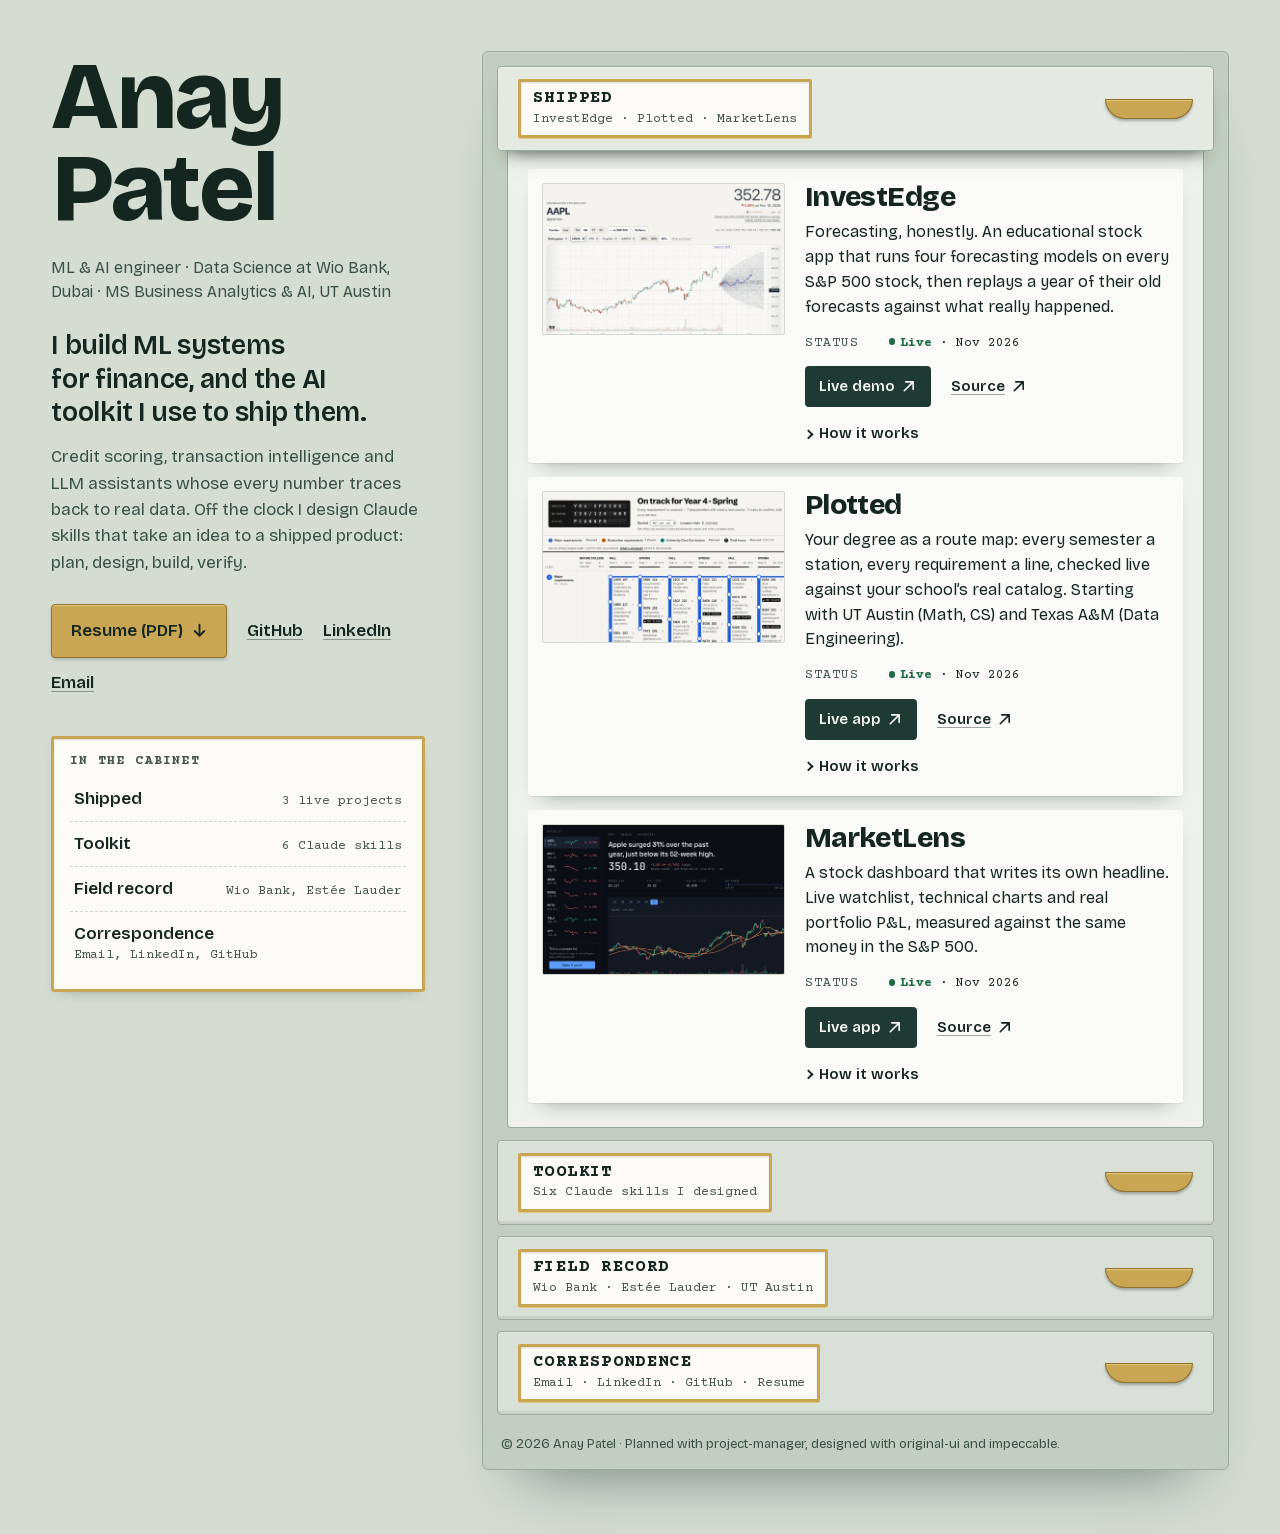
==== index.html @ d4cb8a97 "Use Plotted's route-map pitch on its project card Co-Authored-By: Claude Opus 5.5 <noreply@anthropic" ====
<!doctype html>
<html lang="en">
<head>
<meta charset="utf-8">
<meta name="viewport" content="width=device-width, initial-scale=1, viewport-fit=cover">
<title>Anay Patel — ML &amp; AI Engineering</title>
<meta name="description" content="Anay Patel builds ML and AI systems for finance, and designed his own Claude toolkit for planning, designing and shipping them.">
<meta name="color-scheme" content="light dark">
<link rel="canonical" href="https://anaypatel-p.github.io/">
<meta property="og:type" content="website">
<meta property="og:url" content="https://anaypatel-p.github.io/">
<meta property="og:site_name" content="Anay Patel">
<meta property="og:title" content="Anay Patel — ML &amp; AI Engineering">
<meta property="og:description" content="I build ML systems for finance, and the AI toolkit I use to ship them. Three shipped projects: InvestEdge, Plotted and MarketLens.">
<meta property="og:image" content="https://anaypatel-p.github.io/assets/og-image.png">
<meta property="og:image:width" content="1200">
<meta property="og:image:height" content="630">
<meta property="og:image:alt" content="Anay Patel, ML &amp; AI Engineer, beside a collection cabinet whose open drawer holds InvestEdge, Plotted and MarketLens.">
<meta name="twitter:card" content="summary_large_image">
<meta name="twitter:title" content="Anay Patel — ML &amp; AI Engineering">
<meta name="twitter:description" content="I build ML systems for finance, and the AI toolkit I use to ship them.">
<meta name="twitter:image" content="https://anaypatel-p.github.io/assets/og-image.png">
<meta name="theme-color" content="#D5DDD3" media="(prefers-color-scheme: light)">
<meta name="theme-color" content="#142822" media="(prefers-color-scheme: dark)">
<link rel="preload" href="assets/fonts/bricolage-grotesque-latin.woff2" as="font" type="font/woff2" crossorigin>
<link rel="icon" href="data:image/svg+xml,%3Csvg xmlns='http://www.w3.org/2000/svg' viewBox='0 0 32 32'%3E%3Crect x='3' y='3' width='26' height='26' rx='3' fill='%232D5247'/%3E%3Crect x='3' y='12' width='26' height='2' fill='%2314261F'/%3E%3Crect x='3' y='21' width='26' height='2' fill='%2314261F'/%3E%3Crect x='11' y='6' width='10' height='4' rx='1' fill='%23C9A653'/%3E%3C/svg%3E">
<link rel="stylesheet" href="styles.css">
<script>document.documentElement.classList.add("js")</script>
<script src="main.js" defer></script>
</head>
<body>

<a href="#cabinet" class="skip">Skip to the cabinet</a>

<svg width="0" height="0" style="position:absolute" aria-hidden="true" focusable="false">
  <symbol id="i-out" viewBox="0 0 16 16"><path d="M5 3h8v8M13 3 3.5 12.5" fill="none" stroke="currentColor" stroke-width="1.75" stroke-linecap="round" stroke-linejoin="round"/></symbol>
  <symbol id="i-down" viewBox="0 0 16 16"><path d="M8 2.5v10M3.5 8.5 8 13l4.5-4.5" fill="none" stroke="currentColor" stroke-width="1.75" stroke-linecap="round" stroke-linejoin="round"/></symbol>
</svg>

<div class="room">

  <!-- ============ NAMEPLATE ============ -->
  <header class="nameplate" id="top">
    <div class="plate-inner">
      <h1 class="name">Anay Patel</h1>
      <p class="role">ML &amp; AI engineer · Data Science at Wio Bank, Dubai · MS Business Analytics &amp; AI, UT&nbsp;Austin</p>
      <p class="lede">I build ML systems for finance, and the AI toolkit I use to ship them.</p>
      <p class="bio">Credit scoring, transaction intelligence and LLM assistants whose every number traces back to real data. Off the clock I design Claude skills that take an idea to a shipped product: plan, design, build, verify.</p>
      <p class="actions">
        <a class="btn" href="resume.pdf" target="_blank" rel="noopener noreferrer">Resume (PDF)<svg class="i" aria-hidden="true"><use href="#i-down"/></svg><span class="visually-hidden"> (opens in a new tab)</span></a>
        <a class="plain" href="https://github.com/AnayPatel-P" target="_blank" rel="noopener noreferrer">GitHub<span class="visually-hidden"> (opens in a new tab)</span></a>
        <a class="plain" href="https://www.linkedin.com/in/anay-patel26/" target="_blank" rel="noopener noreferrer">LinkedIn<span class="visually-hidden"> (opens in a new tab)</span></a>
        <a class="plain" href="mailto:anay.patel1118@gmail.com">Email</a>
      </p>

      <nav class="index" aria-label="Cabinet index">
        <h2 class="index-title">In the cabinet</h2>
        <ol>
          <li><a href="#shipped" data-open="shipped"><span>Shipped</span><span class="count">3 live projects</span></a></li>
          <li><a href="#toolkit" data-open="toolkit"><span>Toolkit</span><span class="count">6 Claude skills</span></a></li>
          <li><a href="#record" data-open="record"><span>Field record</span><span class="count">Wio Bank, Estée Lauder</span></a></li>
          <li><a href="#correspondence" data-open="correspondence"><span>Correspondence</span><span class="count">Email, LinkedIn, GitHub</span></a></li>
        </ol>
      </nav>
    </div>
  </header>

  <!-- ============ CABINET ============ -->
  <main class="cabinet" id="cabinet" tabindex="-1">

    <!-- Drawer: Shipped -->
    <section class="drawer is-open" id="shipped" aria-labelledby="shipped-label">
      <h2 class="front">
        <button type="button" id="shipped-label" aria-expanded="true" aria-controls="shipped-tray">
          <span class="holder"><span class="label-title">Shipped</span><span class="label-sub">InvestEdge · Plotted · MarketLens</span></span>
          <span class="pull" aria-hidden="true"></span>
        </button>
      </h2>
      <div class="tray" id="shipped-tray">
        <div class="tray-inner">
          <div class="shelf">
          <article class="specimen" id="p-investedge" data-skills="project-manager original-ui">
            <figure class="plate">
              <img src="assets/investedge-rewind.webp" width="1000" height="625" alt="InvestEdge stock page for Apple, the chart dragged back to August 4, 2026: a pencilled fan of ARIMA futures with what really happened inked through it in violet, beside the naive guess" decoding="async" fetchpriority="high">
            </figure>
            <div class="spec-body">
              <h3>InvestEdge</h3>
              <p class="summary">Forecasting, honestly. An educational stock app that runs four forecasting models on every S&amp;P&nbsp;500 stock, then replays a year of their old forecasts against what really happened.</p>
              <dl class="data">
                <div><dt>Status</dt><dd><span class="live">Live</span> · Nov 2026</dd></div>
              </dl>
              <p class="links">
                <a class="go" href="https://anaypatel-p.github.io/investedge/" target="_blank" rel="noopener noreferrer">Live demo<svg class="i" aria-hidden="true"><use href="#i-out"/></svg><span class="visually-hidden"> (opens in a new tab)</span></a>
                <a class="go quiet" href="https://github.com/AnayPatel-P/investedge" target="_blank" rel="noopener noreferrer">Source<svg class="i" aria-hidden="true"><use href="#i-out"/></svg><span class="visually-hidden"> (opens in a new tab)</span></a>
              </p>
              <details class="more">
                <summary>How it works</summary>
                <dl class="data stack"><div><dt>Stack</dt><dd>Python, DuckDB, statsforecast, Prophet, arch, React, FastAPI, Claude API, GitHub Actions</dd></div></dl>
                <p>Nightly GitHub Actions pipeline → DuckDB → ~3,000 static JSON files → React on GitHub Pages. ARIMA, ETS, Prophet and GARCH, backtested with a leakage test. Signature interaction, “Rewind &amp; Release”: the chart works like a barograph drum. Drag or flick it back to a past forecast date (1:1 tracking, spring snap, rubber-band ends), and the models’ futures are pencilled in while reality inks itself through them. An outlook strip counts how many of those futures end higher, next to the model’s real track record. Optional Claude tutor that looks numbers up instead of guessing and declines buy/sell questions.</p>
                <p class="built">Built with <a href="#s-project-manager" data-open="toolkit" data-light="s-project-manager">project-manager</a> and <a href="#s-original-ui" data-open="toolkit" data-light="s-original-ui">original-ui</a></p>
              </details>
            </div>
          </article>

          <article class="specimen" id="p-plotted" data-skills="project-manager original-ui">
            <figure class="plate">
              <img src="assets/plotted-route-map.webp" width="1000" height="625" alt="Plotted planner for Texas A&amp;M Data Engineering drawn as a route map: a split-flap board reading Year 4 Spring, 128 of 128 hours, planned; the headline &quot;On track for Year 4 · Spring&quot;; and semester columns where the major-requirements line runs through each course, several flagged No slack" loading="lazy" decoding="async">
            </figure>
            <div class="spec-body">
              <h3>Plotted</h3>
              <p class="summary">Your degree as a route map: every semester a station, every requirement a line, checked live against your school’s real catalog. Starting with UT&nbsp;Austin (Math, CS) and Texas&nbsp;A&amp;M (Data Engineering).</p>
              <dl class="data">
                <div><dt>Status</dt><dd><span class="live">Live</span> · Nov 2026</dd></div>
              </dl>
              <p class="links">
                <a class="go" href="https://plotted-cyan.vercel.app" target="_blank" rel="noopener noreferrer">Live app<svg class="i" aria-hidden="true"><use href="#i-out"/></svg><span class="visually-hidden"> (opens in a new tab)</span></a>
                <a class="go quiet" href="https://github.com/AnayPatel-P/plotted" target="_blank" rel="noopener noreferrer">Source<svg class="i" aria-hidden="true"><use href="#i-out"/></svg><span class="visually-hidden"> (opens in a new tab)</span></a>
              </p>
              <details class="more">
                <summary>How it works</summary>
                <dl class="data stack"><div><dt>Stack</dt><dd>Next.js, TypeScript, zod, Python scrapers, Supabase, Playwright</dd></div></dl>
                <p>Python scrapers parse CourseLeaf catalogs into rule trees; anything they can’t express goes to a human-reviewed override queue. A TypeScript requirement and prerequisite engine runs in the browser and flags critical paths and graduation delays. Optional Google sign-in and sync on Supabase with row-level-security tests. Lighthouse 100, 0 axe violations. Now in v2: real start terms, completed semesters and a transfer-credit column.</p>
                <p class="built">Built with <a href="#s-project-manager" data-open="toolkit" data-light="s-project-manager">project-manager</a> and <a href="#s-original-ui" data-open="toolkit" data-light="s-original-ui">original-ui</a></p>
              </details>
            </div>
          </article>

          <article class="specimen" id="p-marketlens" data-skills="project-manager original-ui">
            <figure class="plate">
              <img src="assets/marketlens-sharp.webp" width="1000" height="625" alt="MarketLens in the dark Sharp lens: a watchlist of eight tickers with sparklines beside Apple, headlined &quot;Apple surged 31% over the past year, just below its 52-week high&quot;, with price, key stats and a one-year candlestick chart with moving averages, volume and RSI" loading="lazy" decoding="async">
            </figure>
            <div class="spec-body">
              <h3>MarketLens</h3>
              <p class="summary">A stock dashboard that writes its own headline. Live watchlist, technical charts and real portfolio P&amp;L, measured against the same money in the S&amp;P&nbsp;500.</p>
              <dl class="data">
                <div><dt>Status</dt><dd><span class="live">Live</span> · Nov 2026</dd></div>
              </dl>
              <p class="links">
                <a class="go" href="https://marketlens-live.fly.dev" target="_blank" rel="noopener noreferrer">Live app<svg class="i" aria-hidden="true"><use href="#i-out"/></svg><span class="visually-hidden"> (opens in a new tab)</span></a>
                <a class="go quiet" href="https://github.com/AnayPatel-P/MarketLens" target="_blank" rel="noopener noreferrer">Source<svg class="i" aria-hidden="true"><use href="#i-out"/></svg><span class="visually-hidden"> (opens in a new tab)</span></a>
              </p>
              <details class="more">
                <summary>How it works</summary>
                <dl class="data stack"><div><dt>Stack</dt><dd>FastAPI, pandas, WebSockets, React, TypeScript, Supabase, Alpaca, Fly.io, Playwright</dd></div></dl>
                <p>Rebuilt from scratch. FastAPI computes indicators and average-cost P&amp;L server-side (Wilder RSI checked against the textbook; Decimal math tested against hand-worked trades). One upstream Alpaca stream fans out to every browser over a shared WebSocket. Watchlists and trades live in Supabase under row-level security, proven by a check against the real project. Scrub the chart and the headline rewrites itself; four switchable “lenses”, all WCAG AA. One-click demo, no sign-up.</p>
                <p class="built">Built with <a href="#s-project-manager" data-open="toolkit" data-light="s-project-manager">project-manager</a> and <a href="#s-original-ui" data-open="toolkit" data-light="s-original-ui">original-ui</a></p>
              </details>
            </div>
          </article>
          </div>
        </div>
      </div>
    </section>

    <!-- Drawer: Toolkit -->
    <section class="drawer" id="toolkit" aria-labelledby="toolkit-label">
      <h2 class="front">
        <button type="button" id="toolkit-label" aria-expanded="true" aria-controls="toolkit-tray">
          <span class="holder"><span class="label-title">Toolkit</span><span class="label-sub">Six Claude skills I designed</span></span>
          <span class="pull" aria-hidden="true"></span>
        </button>
      </h2>
      <div class="tray" id="toolkit-tray">
        <div class="tray-inner">
          <p class="tray-note">I don’t just prompt. I write Claude skills: reusable workflows with phases, gates, output contracts and guardrails. Each one encodes a way of working I’d want from a strong teammate.</p>

          <ol class="route" aria-label="How the skills chain from idea to shipped">
            <li><span class="stage">Discover</span><span class="who">lightbulb · ai-brief</span></li>
            <li><span class="stage">Plan</span><span class="who">project-manager</span></li>
            <li><span class="stage">Design</span><span class="who">original-ui</span></li>
            <li><span class="stage">Build</span><span class="who">teach · agent-builder</span></li>
            <li><span class="stage">Shipped</span><span class="who">3 live projects</span></li>
          </ol>

          <ul class="skills">
            <li class="skill" id="s-lightbulb">
              <h3>lightbulb</h3>
              <p class="stage-tag">Discover</p>
              <p>Evidence-based idea generation. Mines Reddit, Hacker News, forums and reviews for problems people actually complain about, checks each against existing products, and ranks the gaps. No idea makes the report without evidence links.</p>
            </li>
            <li class="skill" id="s-project-manager">
              <h3>project-manager</h3>
              <p class="stage-tag">Plan &amp; build</p>
              <p>Takes a raw idea to a shipped product through gated phases: clarifying questions, a MoSCoW-prioritized PRD, a roadmap where every phase ends in a demo, then build with check-ins. New asks go through a change-request flow instead of creeping in.</p>
              <p class="used">Used on <a href="#p-investedge" data-open="shipped" data-light="p-investedge">InvestEdge</a>, <a href="#p-plotted" data-open="shipped" data-light="p-plotted">Plotted</a> and <a href="#p-marketlens" data-open="shipped" data-light="p-marketlens">MarketLens</a></p>
            </li>
            <li class="skill" id="s-original-ui">
              <h3>original-ui</h3>
              <p class="stage-tag">Design</p>
              <p>Interviews for the feel you want, researches real interfaces, and combines them into a concept nobody’s seen. It then holds that concept to Apple-grade craft: purpose-driven hierarchy, interruptible motion, designed states, accessibility.</p>
              <p class="used">Used on <a href="#p-investedge" data-open="shipped" data-light="p-investedge">InvestEdge</a>, <a href="#p-plotted" data-open="shipped" data-light="p-plotted">Plotted</a> and <a href="#p-marketlens" data-open="shipped" data-light="p-marketlens">MarketLens</a></p>
            </li>
            <li class="skill" id="s-agent-builder">
              <h3>agent-builder</h3>
              <p class="stage-tag">Agents</p>
              <p>Turns a task into a well-built agent: a focused role, a system prompt with an output contract, least-privilege tools, the right model, and test cases that prove it works. It suggests changes freely but applies them only with consent.</p>
            </li>
            <li class="skill" id="s-teach">
              <h3>teach</h3>
              <p class="stage-tag">Learn</p>
              <p>A tutor with three modes: a quick briefing, a project-ready deep dive, or guided questions that map what you already know before teaching what you don’t.</p>
            </li>
            <li class="skill" id="s-ai-brief">
              <h3>ai-brief</h3>
              <p class="stage-tag">Stay current</p>
              <p>My daily AI newsletter. Three scout sub-agents each sweep one beat (labs, papers, GitHub, forums) and verify every item against a primary source. The skill then writes an issue with a concept, an exercise and a paper explained.</p>
            </li>
          </ul>
        </div>
      </div>
    </section>

    <!-- Drawer: Field record -->
    <section class="drawer" id="record" aria-labelledby="record-label">
      <h2 class="front">
        <button type="button" id="record-label" aria-expanded="true" aria-controls="record-tray">
          <span class="holder"><span class="label-title">Field record</span><span class="label-sub">Wio Bank · Estée Lauder · UT&nbsp;Austin</span></span>
          <span class="pull" aria-hidden="true"></span>
        </button>
      </h2>
      <div class="tray" id="record-tray">
        <div class="tray-inner">
          <article class="entry">
            <p class="when">Aug 2024 – now<br>Dubai, UAE</p>
            <div>
              <h3>Data Science Associate <span class="org">Wio Bank</span></h3>
              <ul>
                <li>Architected a bank-grade <strong>financial-health scoring engine</strong> (Spend/Save/Grow + composite) as a deterministic function of transaction history: fully explainable, with counterfactual “what-if” insights.</li>
                <li>Built an 8-tier hybrid <strong>transaction-categorization cascade</strong> (rules, audited MCC mapping, per-customer caching, LLM tail fallback) reaching ~94% deterministic coverage on real customer data.</li>
                <li>Built a chat-first <strong>AI personal-finance assistant</strong> on a three-service async platform (FastAPI, MongoDB, Kafka) backed by ~20 deterministic financial engines.</li>
                <li>Integrated the bank’s live <strong>~317M-row transaction pipeline</strong> (core banking → Kafka → MongoDB → Delta Lake) with a number-fidelity layer guaranteeing every figure in LLM output traces to a tool-computed payload.</li>
              </ul>
            </div>
          </article>
          <article class="entry">
            <p class="when">2024 – 2025<br>Dubai, UAE</p>
            <div>
              <h3>Machine Learning Intern <span class="org">Wio Bank</span></h3>
              <ul>
                <li>Engineered a production <strong>XGBoost credit-scoring model</strong> on internal transaction and behavioral data: cut third-party bureau reliance by 40% at 85%+ AUC on holdout sets.</li>
                <li>Built <strong>SME customer segmentation</strong> (K-means, hierarchical clustering) surfacing behavioral archetypes that shaped product targeting.</li>
              </ul>
            </div>
          </article>
          <article class="entry">
            <p class="when">2024 – 2025<br>New York, NY</p>
            <div>
              <h3>CEO Presidential Associate Intern, Data Science <span class="org">The Estée Lauder Companies</span></h3>
              <ul>
                <li>Designed an <strong>NLP sentiment + sales-trend forecasting</strong> model integrating social signals with historical sales: ~40% analyst-workflow productivity gain via automated insight generation.</li>
                <li>Engineered a <strong>price-elasticity pipeline</strong> (SARIMAX + Bayesian inference) identifying profit-maximizing price points for executive pricing strategy.</li>
              </ul>
            </div>
          </article>

          <div class="cards">
            <section class="card" aria-labelledby="edu-title">
              <h3 id="edu-title">Education</h3>
              <ul class="edu">
                <li><strong>MS, Business Analytics &amp; AI</strong>, UT Austin McCombs <span class="note">May 2028</span></li>
                <li><strong>BS Mathematics</strong>, minor in Statistics &amp; Data Science, UT Austin <span class="note">May 2026 · GPA 3.93</span></li>
              </ul>
            </section>
            <section class="card" aria-labelledby="tools-title">
              <h3 id="tools-title">Toolbox</h3>
              <dl class="toolbox">
                <div><dt>Modeling</dt><dd>Python, PyTorch, scikit-learn, XGBoost, pandas, statistical modeling, time-series forecasting, Bayesian inference</dd></div>
                <div><dt>Systems</dt><dd>FastAPI, Docker, Kafka, MongoDB, SQL, Delta Lake, DuckDB, Azure, Git</dd></div>
                <div><dt>AI</dt><dd>Claude API &amp; Agent SDK, tool use, guardrails &amp; number fidelity, evals, Claude Code skills &amp; subagents</dd></div>
                <div><dt>Languages</dt><dd>Python, R, SQL, TypeScript, C++, C#</dd></div>
              </dl>
            </section>
          </div>
        </div>
      </div>
    </section>

    <!-- Drawer: Correspondence -->
    <section class="drawer" id="correspondence" aria-labelledby="correspondence-label">
      <h2 class="front">
        <button type="button" id="correspondence-label" aria-expanded="true" aria-controls="correspondence-tray">
          <span class="holder"><span class="label-title">Correspondence</span><span class="label-sub">Email · LinkedIn · GitHub · Resume</span></span>
          <span class="pull" aria-hidden="true"></span>
        </button>
      </h2>
      <div class="tray" id="correspondence-tray">
        <div class="tray-inner">
          <p class="talk">Let’s talk. I’m recruiting for ML engineering, data science and AI roles.</p>
          <p class="mail"><a href="mailto:anay.patel1118@gmail.com">anay.patel1118@gmail.com</a></p>
          <p class="actions">
            <a class="btn" href="resume.pdf" target="_blank" rel="noopener noreferrer">Resume (PDF)<svg class="i" aria-hidden="true"><use href="#i-down"/></svg><span class="visually-hidden"> (opens in a new tab)</span></a>
            <a class="plain" href="https://www.linkedin.com/in/anay-patel26/" target="_blank" rel="noopener noreferrer">LinkedIn<span class="visually-hidden"> (opens in a new tab)</span></a>
            <a class="plain" href="https://github.com/AnayPatel-P" target="_blank" rel="noopener noreferrer">GitHub<span class="visually-hidden"> (opens in a new tab)</span></a>
          </p>
        </div>
      </div>
    </section>

    <footer class="plinth">
      <p>© 2026 Anay Patel · Planned with project-manager, designed with original-ui and impeccable.</p>
    </footer>
  </main>
</div>
</body>
</html>
---- styles.css ----
/* The Collection Cabinet
   A nameplate introduces Anay; everything else lives in labelled drawers.
   Steel owns the ground, brass is the one accent, paper carries content. */

/* Self-hosted (SIL Open Font License): Bricolage Grotesque, Courier Prime. Latin subset. */
@font-face { font-family: "Bricolage Grotesque"; font-style: normal; font-weight: 200 800; font-display: swap;
  src: url("assets/fonts/bricolage-grotesque-latin.woff2") format("woff2"); unicode-range: U+0000-00FF, U+0131, U+0152-0153, U+02BB-02BC, U+02C6, U+02DA, U+02DC, U+0304, U+0308, U+0329, U+2000-206F, U+20AC, U+2122, U+2191, U+2193, U+2212, U+2215, U+FEFF, U+FFFD; }
@font-face { font-family: "Courier Prime"; font-style: normal; font-weight: 400; font-display: swap;
  src: url("assets/fonts/courier-prime-400-latin.woff2") format("woff2"); unicode-range: U+0000-00FF, U+0131, U+0152-0153, U+02BB-02BC, U+02C6, U+02DA, U+02DC, U+0304, U+0308, U+0329, U+2000-206F, U+20AC, U+2122, U+2191, U+2193, U+2212, U+2215, U+FEFF, U+FFFD; }
@font-face { font-family: "Courier Prime"; font-style: normal; font-weight: 700; font-display: swap;
  src: url("assets/fonts/courier-prime-700-latin.woff2") format("woff2"); unicode-range: U+0000-00FF, U+0131, U+0152-0153, U+02BB-02BC, U+02C6, U+02DA, U+02DC, U+0304, U+0308, U+0329, U+2000-206F, U+20AC, U+2122, U+2191, U+2193, U+2212, U+2215, U+FEFF, U+FFFD; }

:root {
  /* steel (light: pale sage putty) */
  --ground: #D5DDD3;
  --carcass: #C3CDC1;
  --front: #E4EAE2;
  --front-dim: #D9E0D7;
  --edge: #9AAA9D;
  --tray: #EEF1EC;
  --ink: #14261F;
  --ink-2: #3A5047;

  /* brass */
  --brass: #C9A653;
  --brass-hi: #E2C77E;
  --brass-edge: #8F7128;
  --on-brass: #14261F;

  /* paper (labels and specimens stay paper in both themes) */
  --paper: #FAFBF8;
  --paper-edge: #D3D8D0;
  --paper-ink: #14261F;
  --paper-ink-2: #46574F;
  --label: #FBFAF4;
  --live: #1D6A43;
  --solid: #1F3A33;     /* primary button on paper */
  --solid-hi: #2D5247;
  --on-solid: #F6F7F3;

  --focus: #14261F;
  --shadow: 20 38 31;

  --display: "Bricolage Grotesque", ui-sans-serif, system-ui, sans-serif;
  --typed: "Courier Prime", ui-monospace, "SFMono-Regular", Menlo, monospace;

  --ease-out: cubic-bezier(.22, 1, .36, 1);
  --open: 380ms;
  --close: 260ms;
  --press: 90ms;
}

@media (prefers-color-scheme: dark) {
  :root {
    --ground: #142822;
    --carcass: #0F201B;
    --front: #24443B;
    --front-dim: #1D382F;
    --edge: #0A1713;
    --tray: #0D1C17;
    --ink: #EEF2EC;
    --ink-2: #B4C4B9;
    --brass: #D2B061;
    --brass-hi: #E6CB86;
    --brass-edge: #8A6C25;
    --paper: #EEF0EA;
    --paper-edge: #C7CDC4;
    --label: #F1EFE6;
    --focus: #E6CB86;
    --shadow: 0 0 0;
  }
}

/* ---------- base ---------- */
*, *::before, *::after { box-sizing: border-box; }
html {
  -webkit-text-size-adjust: 100%;
  scrollbar-color: var(--edge) var(--ground);
  accent-color: var(--brass);
}
body {
  margin: 0;
  background: var(--ground);
  color: var(--ink);
  font: 400 1.0625rem/1.55 var(--display);
  -webkit-font-smoothing: antialiased;
  -webkit-tap-highlight-color: transparent;
  caret-color: var(--brass);
}
::selection { background: var(--brass); color: var(--on-brass); }
img { max-width: 100%; }
h1, h2, h3, p, ul, ol, dl, dd, figure { margin: 0; }
h3, p, li, dd, a { overflow-wrap: anywhere; }
ul, ol { padding: 0; }
a { color: inherit; text-decoration-thickness: 1px; text-underline-offset: .2em; }
:focus-visible { outline: 3px solid var(--focus); outline-offset: 3px; border-radius: 2px; }
.specimen :focus-visible, .skill :focus-visible, .card :focus-visible, .index :focus-visible { outline-color: var(--solid); }
.visually-hidden {
  position: absolute !important; width: 1px; height: 1px; margin: -1px; padding: 0;
  overflow: hidden; clip: rect(0 0 0 0); white-space: nowrap; border: 0;
}
.skip {
  position: absolute; left: 1rem; top: -4rem; z-index: 10;
  background: var(--brass); color: var(--on-brass); padding: .6rem 1rem; border-radius: 4px; font-weight: 600;
}
.skip:focus { top: 1rem; }
.i { width: 1em; height: 1em; flex: none; }

/* ---------- room: nameplate + cabinet ---------- */
.room {
  display: grid;
  grid-template-columns: minmax(min(19rem, 32vw), 4fr) minmax(0, 8fr);
  gap: clamp(2rem, 4.5vw, 4.5rem);
  max-width: 1440px;
  margin: 0 auto;
  padding: clamp(1.25rem, 4vw, 3.5rem) max(1rem, env(safe-area-inset-right)) clamp(2rem, 5vw, 4rem) max(1rem, env(safe-area-inset-left));
}
@media (min-width: 40rem) { .room { padding-inline: clamp(1.5rem, 4vw, 3.5rem); } }

/* ---------- nameplate ---------- */
.nameplate { align-self: start; position: sticky; top: clamp(1.25rem, 4vw, 3.5rem); }
.name {
  overflow-wrap: anywhere;
  font: 800 clamp(3.25rem, 8.2vw, 6rem)/.96 var(--display);
  letter-spacing: -0.035em;
  text-wrap: balance;
}
.role { margin-top: 1.25rem; color: var(--ink-2); font-size: 1rem; max-width: 40ch; }
.lede { margin-top: 1.5rem; font: 600 clamp(1.375rem, 2.1vw, 1.75rem)/1.25 var(--display); letter-spacing: -0.01em; max-width: 22ch; text-wrap: balance; }
.bio { margin-top: .9rem; color: var(--ink-2); max-width: 46ch; }

.actions { display: flex; flex-wrap: wrap; align-items: center; gap: .75rem 1.25rem; margin-top: 1.75rem; }
.btn {
  display: inline-flex; align-items: center; gap: .5rem;
  background: var(--brass); color: var(--on-brass);
  border: 1px solid var(--brass-edge);
  padding: .8rem 1.15rem; border-radius: 4px;
  font-weight: 600; text-decoration: none;
  box-shadow: inset 0 1px 0 var(--brass-hi), 0 2px 4px -1px rgb(var(--shadow) / .3);
  transition: transform var(--press) ease-out, box-shadow var(--press) ease-out, background-color 160ms ease-out;
}
.btn:hover { background: var(--brass-hi); }
.btn:active { transform: translateY(1px) scale(.985); box-shadow: inset 0 1px 0 var(--brass-hi); }
.plain { font-weight: 600; text-decoration-line: underline; text-decoration-color: color-mix(in srgb, currentColor 40%, transparent); }
.plain:hover { text-decoration-color: currentColor; }

/* the cabinet index: a card-catalogue card */
.index {
  margin-top: 2.5rem; max-width: 26rem;
  background: var(--label); color: var(--paper-ink);
  border: 3px solid var(--brass); border-radius: 3px;
  padding: .9rem 1rem 1rem;
  box-shadow: inset 0 1px 2px rgb(0 0 0 / .12), 0 6px 14px -10px rgb(var(--shadow) / .5);
}
.index-title { font: 700 .8125rem/1.2 var(--typed); letter-spacing: .1em; text-transform: uppercase; color: var(--paper-ink-2); }
.index ol { list-style: none; margin-top: .5rem; }
.index li + li { border-top: 1px dashed var(--paper-edge); }
.index a {
  overflow-wrap: normal;
  display: flex; flex-wrap: wrap; justify-content: space-between; align-items: baseline; gap: 0 1rem;
  padding: .55rem .25rem; text-decoration: none; border-radius: 2px;
  transition: background-color 160ms ease-out;
}
.index a > span:first-child { font-weight: 600; }
.index .count { font: 400 .8125rem/1.3 var(--typed); color: var(--paper-ink-2); text-align: right; }
.index a:hover { background: color-mix(in srgb, var(--brass) 18%, transparent); }

/* ---------- cabinet ---------- */
.cabinet {
  align-self: start;
  background: var(--carcass);
  border: 1px solid var(--edge);
  border-radius: 6px;
  padding: clamp(.5rem, 1.2vw, .875rem);
  display: grid; gap: clamp(.5rem, 1vw, .75rem);
  box-shadow: 0 40px 60px -40px rgb(var(--shadow) / .55), inset 0 1px 0 rgb(255 255 255 / .18);
  outline: none;
}

.front { font: inherit; }
.front button {
  all: unset; box-sizing: border-box;
  width: 100%; min-height: 4.75rem;
  display: flex; align-items: center; justify-content: space-between; gap: 1rem;
  padding: .75rem clamp(.75rem, 2vw, 1.25rem);
  background: var(--front);
  border: 1px solid var(--edge); border-radius: 4px;
  box-shadow: inset 0 1px 0 rgb(255 255 255 / .28), inset 0 -3px 0 rgb(0 0 0 / .07);
  cursor: pointer; position: relative; z-index: 1;
  transition: transform var(--press) ease-out, box-shadow var(--open) var(--ease-out), background-color 200ms ease-out;
}
.front button:focus-visible { outline: 3px solid var(--focus); outline-offset: 3px; }
.front button:active { transform: scale(.995) translateY(1px); transition-duration: var(--press); }
.drawer.is-open .front button {
  box-shadow: inset 0 1px 0 rgb(255 255 255 / .28), 0 14px 18px -12px rgb(var(--shadow) / .55);
}
.cabinet.has-open .drawer:not(.is-open) .front button { background: var(--front-dim); }
.front button:hover,
.cabinet.has-open .drawer:not(.is-open) .front button:hover { background: var(--front); }

.holder {
  display: grid; gap: .1rem; min-width: 0;
  background: var(--label); color: var(--paper-ink);
  border: 3px solid var(--brass); border-radius: 2px;
  padding: .4rem .75rem .45rem;
  box-shadow: inset 0 1px 2px rgb(0 0 0 / .14), 0 1px 0 var(--brass-hi);
}
.label-title { font: 700 1.0625rem/1.2 var(--typed); letter-spacing: .08em; text-transform: uppercase; overflow-wrap: anywhere; }
.label-sub { font: 400 .8125rem/1.3 var(--typed); color: var(--paper-ink-2); overflow-wrap: anywhere; }

/* brass cup pull */
.pull {
  flex: none; width: clamp(3.25rem, 7vw, 5.5rem); height: 1.25rem;
  border-radius: 3px 3px 999px 999px;
  background: var(--brass);
  border: 1px solid var(--brass-edge);
  box-shadow: inset 0 1px 0 var(--brass-hi), 0 2px 3px rgb(0 0 0 / .28);
  transition: transform var(--open) var(--ease-out);
}
.drawer.is-open .pull { transform: translateY(1px); }

/* tray: always open without JS; closed drawers collapse with JS */
.tray {
  display: grid; grid-template-rows: 1fr;
  margin: -2px clamp(.375rem, 1vw, .625rem) 0;
  background: var(--tray);
  border: 1px solid var(--edge); border-top: 0;
  border-radius: 0 0 4px 4px;
  box-shadow: inset 0 14px 14px -12px rgb(0 0 0 / .32);
  transition: grid-template-rows var(--open) var(--ease-out), border-color var(--open) ease-out;
}
.tray-inner {
  min-height: 0; overflow: hidden;
  padding-inline: clamp(.75rem, 2vw, 1.25rem);
  container-type: inline-size;
  /* contents ride the tray's moving bottom edge, so a pull slides them out
     instead of uncovering them in place */
  display: flex; flex-direction: column; justify-content: flex-end;
}
.tray-inner > * { flex-shrink: 0; }
.tray-inner > :first-child { margin-top: 1.25rem; }
.tray-inner > :last-child { margin-bottom: 1.5rem; }

.js .drawer:not(.is-open) .tray {
  grid-template-rows: 0fr; border-color: transparent;
  transition-duration: var(--close);
}
.js .drawer:not(.is-open) .tray-inner { visibility: hidden; transition: visibility 0s linear var(--close); }

.tray-note { color: var(--ink-2); max-width: 62ch; }

/* ---------- specimens (projects) ---------- */
.specimen {
  display: grid; grid-template-columns: minmax(0, 1fr); gap: 1rem 1.25rem;
  margin-top: 1rem;
  background: var(--paper); color: var(--paper-ink);
  border-radius: 3px; padding: .875rem;
  box-shadow: 0 1px 0 rgb(0 0 0 / .05), 0 10px 20px -14px rgb(var(--shadow) / .55);
  scroll-margin-top: 7rem;
}
.shelf { display: grid; grid-template-columns: minmax(0, 1fr); gap: .875rem; align-items: start; }
.shelf .specimen { margin-top: 0; }
@container (min-width: 26rem) and (max-width: 43.99rem) {
  .specimen { grid-template-columns: minmax(0, .8fr) minmax(0, 1.2fr); align-items: start; }
}
@container (min-width: 44rem) {
  /* three specimens side by side; subgrid lines up title, summary, status and buttons across them */
  .shelf { grid-template-columns: repeat(3, minmax(0, 1fr)); row-gap: 0; align-items: stretch; }
  .shelf .specimen { grid-row: span 6; grid-template-rows: subgrid; row-gap: 0; padding: .75rem; }
  .shelf .spec-body { display: contents; }
  .shelf .spec-body h3 { font-size: 1.5rem; margin-top: .875rem; }
  .shelf .summary { font-size: .9375rem; }
  .shelf .links { gap: .5rem .75rem; align-self: start; }
  .shelf .go { padding-inline: .75rem; }
  .shelf .data, .shelf .more { align-self: start; }
}
.plate img {
  display: block; width: 100%; height: auto; aspect-ratio: 16 / 10;
  object-fit: cover; object-position: top left;
  border: 1px solid var(--paper-edge); border-radius: 2px;
  background: var(--paper-edge);
}
.spec-body h3 { font: 800 1.75rem/1.05 var(--display); letter-spacing: -0.02em; }
.summary { margin-top: .5rem; font-size: 1rem; }
.data { margin-top: .875rem; display: grid; gap: .3rem; font: 400 .8125rem/1.45 var(--typed); }
.data div { display: flex; flex-wrap: wrap; gap: 0 .5rem; }
.data dt { flex: 0 0 4.75rem; }
.data dd { flex: 1 1 6rem; min-width: 0; }
.data dt { text-transform: uppercase; letter-spacing: .08em; color: var(--paper-ink-2); }
.live { font-weight: 700; color: var(--live); }
.live::before { content: ""; display: inline-block; width: .5em; height: .5em; margin-right: .35em; border-radius: 50%; background: currentColor; vertical-align: .05em; }

.more { margin-top: .75rem; font-size: .9375rem; }
.more summary {
  display: inline-flex; align-items: center; gap: .5rem;
  cursor: pointer; font-weight: 600; list-style: none; padding: .2rem 0;
}
.more summary::-webkit-details-marker { display: none; }
.more summary::before {
  content: ""; width: .45em; height: .45em;
  border-right: 2px solid currentColor; border-bottom: 2px solid currentColor;
  transform: rotate(-45deg); transition: transform 200ms var(--ease-out);
}
.more[open] summary::before { transform: rotate(45deg) translate(-2px, -1px); }
.more p { margin-top: .5rem; color: var(--paper-ink-2); }
.more .built { color: var(--paper-ink); }
.more .built a { font-weight: 600; }

.links { display: flex; flex-wrap: wrap; gap: .5rem 1rem; align-items: center; margin-top: .875rem; }
.more .stack { margin-top: .5rem; }
.go {
  display: inline-flex; align-items: center; gap: .4rem;
  font-weight: 600; font-size: .9375rem; text-decoration: none; max-width: 100%;
  background: var(--solid); color: var(--on-solid);
  padding: .55rem .9rem; border-radius: 4px;
  transition: transform var(--press) ease-out, background-color 160ms ease-out;
}
.go:not(.quiet):hover { background: var(--solid-hi); }
.go:active { transform: translateY(1px) scale(.985); }
.go.quiet { background: transparent; color: var(--paper-ink); padding-inline: .25rem; text-decoration: underline; text-decoration-color: color-mix(in srgb, currentColor 40%, transparent); }
.go.quiet:hover { text-decoration-color: currentColor; }

/* a specimen or skill reached from another drawer is briefly lit */
@keyframes lit {
  0%, 55% { box-shadow: 0 0 0 3px var(--brass), 0 10px 20px -14px rgb(var(--shadow) / .55); }
  100% { box-shadow: 0 0 0 3px transparent, 0 10px 20px -14px rgb(var(--shadow) / .55); }
}

/* ---------- toolkit ---------- */
.route {
  list-style: none; margin-top: 1.5rem;
  display: grid; grid-template-columns: repeat(5, minmax(0, 1fr));
}
.route li { position: relative; padding: 1.1rem .5rem 0 0; border-top: 3px solid var(--brass); }
.route li::before {
  content: ""; position: absolute; left: 0; top: -.55rem;
  width: .8rem; height: .8rem; border-radius: 50%;
  background: var(--tray); border: 3px solid var(--brass);
}
.route li:last-child::before { background: var(--brass); }
.route .stage { display: block; font-weight: 800; }
.route .who { display: block; font: 400 .8125rem/1.35 var(--typed); color: var(--ink-2); overflow-wrap: anywhere; }
@container (max-width: 34rem) {
  .route { grid-template-columns: 1fr; }
  .route li { border-top: 0; border-left: 3px solid var(--brass); padding: 0 0 .9rem 1.1rem; }
  .route li::before { left: -.55rem; top: .3rem; }
  .route li:last-child { padding-bottom: 0; }
}

.skills { list-style: none; display: grid; grid-template-columns: minmax(0, 1fr); gap: .75rem; margin-top: 1.5rem; }
@container (min-width: 34rem) { .skills { grid-template-columns: repeat(2, minmax(0, 1fr)); } }
.drawer { scroll-margin-top: 1rem; }
.skill {
  background: var(--paper); color: var(--paper-ink);
  border-radius: 3px; padding: .875rem 1rem 1rem;
  box-shadow: 0 1px 0 rgb(0 0 0 / .05), 0 8px 16px -14px rgb(var(--shadow) / .55);
  scroll-margin-top: 7rem;
}
.skill h3 { font: 700 1.125rem/1.2 var(--typed); }
.stage-tag { font-size: .875rem; font-weight: 600; color: var(--paper-ink-2); margin-top: .15rem; }
.skill > p:not(.stage-tag) { margin-top: .5rem; font-size: .9375rem; }
.skill .used { color: var(--paper-ink-2); }
.skill .used a { color: var(--paper-ink); font-weight: 600; }

/* ---------- field record ---------- */
.entry { display: grid; grid-template-columns: minmax(0, 1fr); gap: .25rem 1.5rem; padding-block: 1.25rem; border-top: 1px solid var(--edge); }
.entry:first-child { border-top: 0; padding-top: 0; }
@container (min-width: 36rem) { .entry { grid-template-columns: 9rem minmax(0, 1fr); } }
.when { overflow-wrap: anywhere; font: 400 .8125rem/1.5 var(--typed); color: var(--ink-2); padding-top: .25rem; }
.entry h3 { font: 800 1.25rem/1.2 var(--display); letter-spacing: -0.01em; }
.org { display: block; font-weight: 600; font-size: 1rem; color: var(--ink-2); letter-spacing: 0; }
.entry ul { list-style: none; margin-top: .6rem; display: grid; gap: .5rem; }
.entry li { position: relative; padding-left: 1rem; font-size: .96875rem; }
.entry li::before { content: ""; position: absolute; left: 0; top: .62em; width: .4rem; height: .4rem; background: var(--brass); border-radius: 1px; }
.entry strong { font-weight: 600; }

.cards { display: grid; grid-template-columns: minmax(0, 1fr); gap: .75rem; margin-top: .5rem; }
@container (min-width: 36rem) { .cards { grid-template-columns: repeat(2, minmax(0, 1fr)); } }
.card {
  background: var(--paper); color: var(--paper-ink);
  border-radius: 3px; padding: .875rem 1rem 1rem;
  box-shadow: 0 1px 0 rgb(0 0 0 / .05), 0 8px 16px -14px rgb(var(--shadow) / .55);
}
.card h3 { font: 700 .8125rem/1.2 var(--typed); letter-spacing: .1em; text-transform: uppercase; color: var(--paper-ink-2); }
.edu { list-style: none; margin-top: .6rem; display: grid; gap: .6rem; font-size: .9375rem; }
.edu .note { display: block; font: 400 .8125rem/1.4 var(--typed); color: var(--paper-ink-2); }
.toolbox { margin-top: .6rem; display: grid; gap: .55rem; font-size: .9375rem; }
.toolbox dt { font-weight: 600; }
.toolbox dd { color: var(--paper-ink-2); }

/* ---------- correspondence ---------- */
.talk { font: 600 clamp(1.25rem, 2vw, 1.5rem)/1.3 var(--display); max-width: 30ch; text-wrap: balance; }
.mail { margin-top: .75rem; font: 800 clamp(1.25rem, 3.4vw, 2rem)/1.15 var(--display); letter-spacing: -0.015em; overflow-wrap: anywhere; }
.mail a { text-decoration-thickness: 2px; text-decoration-color: var(--brass); text-underline-offset: .15em; }
.mail a:hover { text-decoration-color: currentColor; }

.plinth { padding: .5rem .25rem 0; font-size: .8125rem; color: var(--ink-2); }

/* ---------- narrow screens ---------- */
@media (max-width: 60rem) {
  .room { grid-template-columns: minmax(0, 1fr); }
  .nameplate { position: static; }
  .index { display: none; } /* on one column the drawer fronts are the index */
}
@media (max-width: 30rem) {
  .nameplate .actions .btn { flex: 1 1 100%; justify-content: center; }
}
@media (max-width: 26rem) {
  .index .count { display: none; }
  .pull { width: 2.5rem; }
}

/* ---------- hover only where hover exists ---------- */
@media (hover: none) {
  .btn:hover { background: var(--brass); }
  .go:not(.quiet):hover { background: var(--solid); }
  .front button:hover { background: var(--front); }
  .cabinet.has-open .drawer:not(.is-open) .front button:hover { background: var(--front-dim); }
}

/* ---------- the load moment: the open drawer's specimens settle in ---------- */
@media (prefers-reduced-motion: no-preference) and (min-width: 60.01rem) {
  .js .drawer.is-open .specimen { animation: settle 520ms var(--ease-out) both; }
  .js .drawer.is-open .specimen:nth-of-type(2) { animation-delay: 70ms; }
  .js .drawer.is-open .specimen:nth-of-type(3) { animation-delay: 140ms; }
  .js.settled .drawer .specimen { animation: none; }
}
@keyframes settle { from { opacity: 0; transform: translateY(8px); } }

/* Lit beats the load moment: listed after it, and specific enough to win over its nth-of-type delays. */
html .drawer .specimen.is-lit:nth-of-type(n),
html .drawer .skill.is-lit { animation: lit 2.6s var(--ease-out) 0s; }

@media (prefers-reduced-motion: reduce) {
  *, *::before, *::after { transition-duration: 0s !important; transition-delay: 0s !important; animation: none !important; }
}
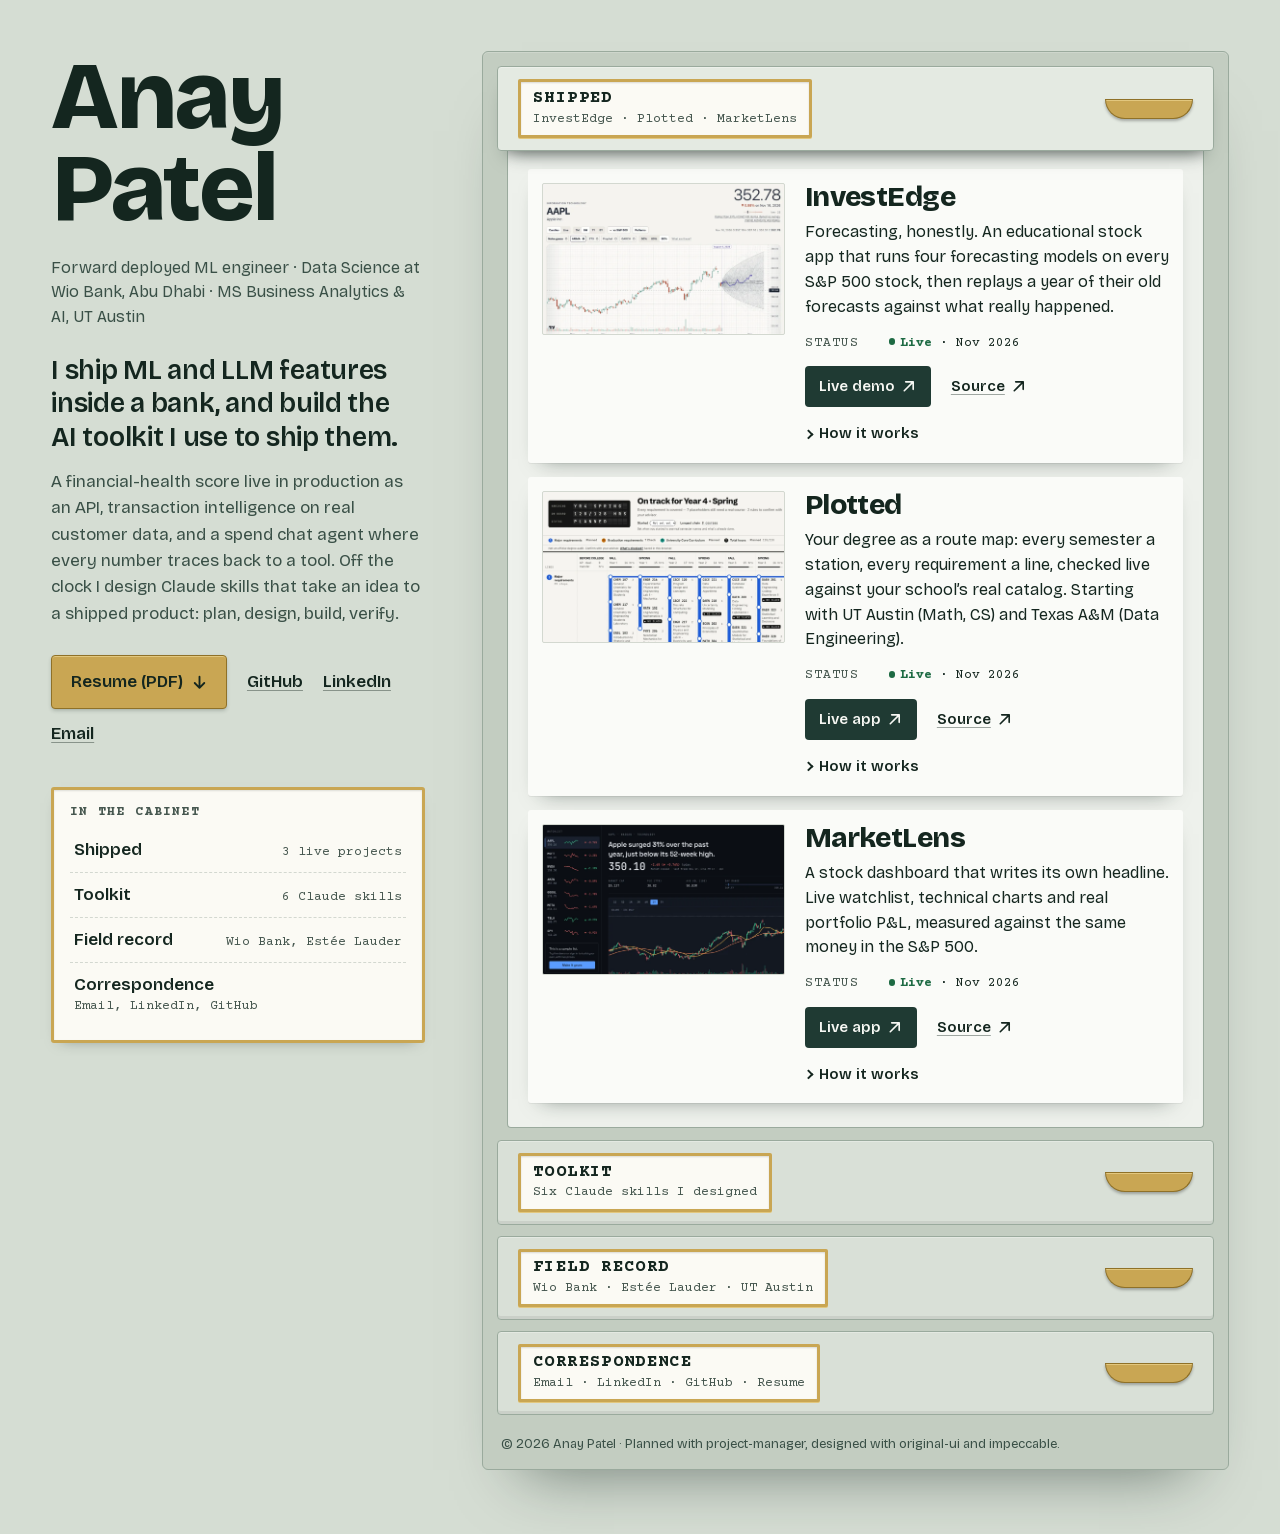
==== commit 984a7a58: "Position the portfolio for FDE roles and fix location to Abu Dhabi Hero and meta now lead with forwa" ====
--- a/index.html
+++ b/index.html
@@ -3,30 +3,30 @@
 <head>
 <meta charset="utf-8">
 <meta name="viewport" content="width=device-width, initial-scale=1, viewport-fit=cover">
-<title>Anay Patel — ML &amp; AI Engineering</title>
-<meta name="description" content="Anay Patel builds ML and AI systems for finance, and designed his own Claude toolkit for planning, designing and shipping them.">
+<title>Anay Patel — Forward Deployed ML Engineer</title>
+<meta name="description" content="Anay Patel ships ML and LLM features into production at a regulated bank, and designed his own Claude toolkit for planning, designing and shipping them.">
 <meta name="color-scheme" content="light dark">
 <link rel="canonical" href="https://anaypatel-p.github.io/">
 <meta property="og:type" content="website">
 <meta property="og:url" content="https://anaypatel-p.github.io/">
 <meta property="og:site_name" content="Anay Patel">
-<meta property="og:title" content="Anay Patel — ML &amp; AI Engineering">
-<meta property="og:description" content="I build ML systems for finance, and the AI toolkit I use to ship them. Three shipped projects: InvestEdge, Plotted and MarketLens.">
+<meta property="og:title" content="Anay Patel — Forward Deployed ML Engineer">
+<meta property="og:description" content="I ship ML and LLM features inside a bank, and build the AI toolkit I use to ship them. Three shipped projects: InvestEdge, Plotted and MarketLens.">
 <meta property="og:image" content="https://anaypatel-p.github.io/assets/og-image.png">
 <meta property="og:image:width" content="1200">
 <meta property="og:image:height" content="630">
-<meta property="og:image:alt" content="Anay Patel, ML &amp; AI Engineer, beside a collection cabinet whose open drawer holds InvestEdge, Plotted and MarketLens.">
+<meta property="og:image:alt" content="Anay Patel, forward deployed ML engineer, beside a collection cabinet whose open drawer holds InvestEdge, Plotted and MarketLens.">
 <meta name="twitter:card" content="summary_large_image">
-<meta name="twitter:title" content="Anay Patel — ML &amp; AI Engineering">
+<meta name="twitter:title" content="Anay Patel — Forward Deployed ML Engineer">
 <meta name="twitter:description" content="I build ML systems for finance, and the AI toolkit I use to ship them.">
 <meta name="twitter:image" content="https://anaypatel-p.github.io/assets/og-image.png">
 <meta name="theme-color" content="#D5DDD3" media="(prefers-color-scheme: light)">
 <meta name="theme-color" content="#142822" media="(prefers-color-scheme: dark)">
 <link rel="preload" href="assets/fonts/bricolage-grotesque-latin.woff2" as="font" type="font/woff2" crossorigin>
 <link rel="icon" href="data:image/svg+xml,%3Csvg xmlns='http://www.w3.org/2000/svg' viewBox='0 0 32 32'%3E%3Crect x='3' y='3' width='26' height='26' rx='3' fill='%232D5247'/%3E%3Crect x='3' y='12' width='26' height='2' fill='%2314261F'/%3E%3Crect x='3' y='21' width='26' height='2' fill='%2314261F'/%3E%3Crect x='11' y='6' width='10' height='4' rx='1' fill='%23C9A653'/%3E%3C/svg%3E">
-<link rel="stylesheet" href="styles.css">
+<link rel="stylesheet" href="styles.css?v=20261118">
 <script>document.documentElement.classList.add("js")</script>
-<script src="main.js" defer></script>
+<script src="main.js?v=20261118" defer></script>
 </head>
 <body>
 
@@ -43,9 +43,9 @@
   <header class="nameplate" id="top">
     <div class="plate-inner">
       <h1 class="name">Anay Patel</h1>
-      <p class="role">ML &amp; AI engineer · Data Science at Wio Bank, Dubai · MS Business Analytics &amp; AI, UT&nbsp;Austin</p>
-      <p class="lede">I build ML systems for finance, and the AI toolkit I use to ship them.</p>
-      <p class="bio">Credit scoring, transaction intelligence and LLM assistants whose every number traces back to real data. Off the clock I design Claude skills that take an idea to a shipped product: plan, design, build, verify.</p>
+      <p class="role">Forward deployed ML engineer · Data Science at Wio Bank, Abu&nbsp;Dhabi · MS Business Analytics &amp; AI, UT&nbsp;Austin</p>
+      <p class="lede">I ship ML and LLM features inside a bank, and build the AI toolkit I use to ship them.</p>
+      <p class="bio">A financial-health score live in production as an API, transaction intelligence on real customer data, and a spend chat agent where every number traces back to a tool. Off the clock I design Claude skills that take an idea to a shipped product: plan, design, build, verify.</p>
       <p class="actions">
         <a class="btn" href="resume.pdf" target="_blank" rel="noopener noreferrer">Resume (PDF)<svg class="i" aria-hidden="true"><use href="#i-down"/></svg><span class="visually-hidden"> (opens in a new tab)</span></a>
         <a class="plain" href="https://github.com/AnayPatel-P" target="_blank" rel="noopener noreferrer">GitHub<span class="visually-hidden"> (opens in a new tab)</span></a>
@@ -221,19 +221,19 @@
       <div class="tray" id="record-tray">
         <div class="tray-inner">
           <article class="entry">
-            <p class="when">Aug 2024 – now<br>Dubai, UAE</p>
+            <p class="when">Aug 2024 – now<br>Abu Dhabi, UAE</p>
             <div>
               <h3>Data Science Associate <span class="org">Wio Bank</span></h3>
               <ul>
-                <li>Architected a bank-grade <strong>financial-health scoring engine</strong> (Spend/Save/Grow + composite) as a deterministic function of transaction history: fully explainable, with counterfactual “what-if” insights.</li>
+                <li>Shipped a deterministic <strong>financial-health score</strong> (Spend/Save/Grow + composite), now live in production as an API for Wio customers: fully explainable, with counterfactual “what-if” insights.</li>
                 <li>Built an 8-tier hybrid <strong>transaction-categorization cascade</strong> (rules, audited MCC mapping, per-customer caching, LLM tail fallback) reaching ~94% deterministic coverage on real customer data.</li>
-                <li>Built a chat-first <strong>AI personal-finance assistant</strong> on a three-service async platform (FastAPI, MongoDB, Kafka) backed by ~20 deterministic financial engines.</li>
-                <li>Integrated the bank’s live <strong>~317M-row transaction pipeline</strong> (core banking → Kafka → MongoDB → Delta Lake) with a number-fidelity layer guaranteeing every figure in LLM output traces to a tool-computed payload.</li>
+                <li>Building a customer <strong>spend chat agent</strong>: an LLM router over ~20 deterministic financial engines (FastAPI, MongoDB, Kafka), with a number-fidelity guardrail so every figure traces to a tool-computed payload.</li>
+                <li>Integrated the bank’s live <strong>~317M-row transaction pipeline</strong> (core banking → Kafka → MongoDB → Delta Lake) and build directly against real customer data, from stakeholder demo to production monitoring.</li>
               </ul>
             </div>
           </article>
           <article class="entry">
-            <p class="when">2024 – 2025<br>Dubai, UAE</p>
+            <p class="when">2024 – 2025<br>Abu Dhabi, UAE</p>
             <div>
               <h3>Machine Learning Intern <span class="org">Wio Bank</span></h3>
               <ul>
@@ -243,12 +243,22 @@
             </div>
           </article>
           <article class="entry">
-            <p class="when">2024 – 2025<br>New York, NY</p>
+            <p class="when">Summer 2025<br>New York, NY</p>
             <div>
               <h3>CEO Presidential Associate Intern, Data Science <span class="org">The Estée Lauder Companies</span></h3>
               <ul>
                 <li>Designed an <strong>NLP sentiment + sales-trend forecasting</strong> model integrating social signals with historical sales: ~40% analyst-workflow productivity gain via automated insight generation.</li>
                 <li>Engineered a <strong>price-elasticity pipeline</strong> (SARIMAX + Bayesian inference) identifying profit-maximizing price points for executive pricing strategy.</li>
+              </ul>
+            </div>
+          </article>
+          <article class="entry">
+            <p class="when">Summer 2024<br>New York, NY</p>
+            <div>
+              <h3>Data Science / Supply Chain Intern <span class="org">The Estée Lauder Companies</span></h3>
+              <ul>
+                <li>Built a Python <strong>sell-through alert system</strong> with automated data-integrity checks, cutting processing time 75%.</li>
+                <li>Ran statistical analyses that improved forecast accuracy and cut <strong>inventory variance 15%</strong>.</li>
               </ul>
             </div>
           </article>
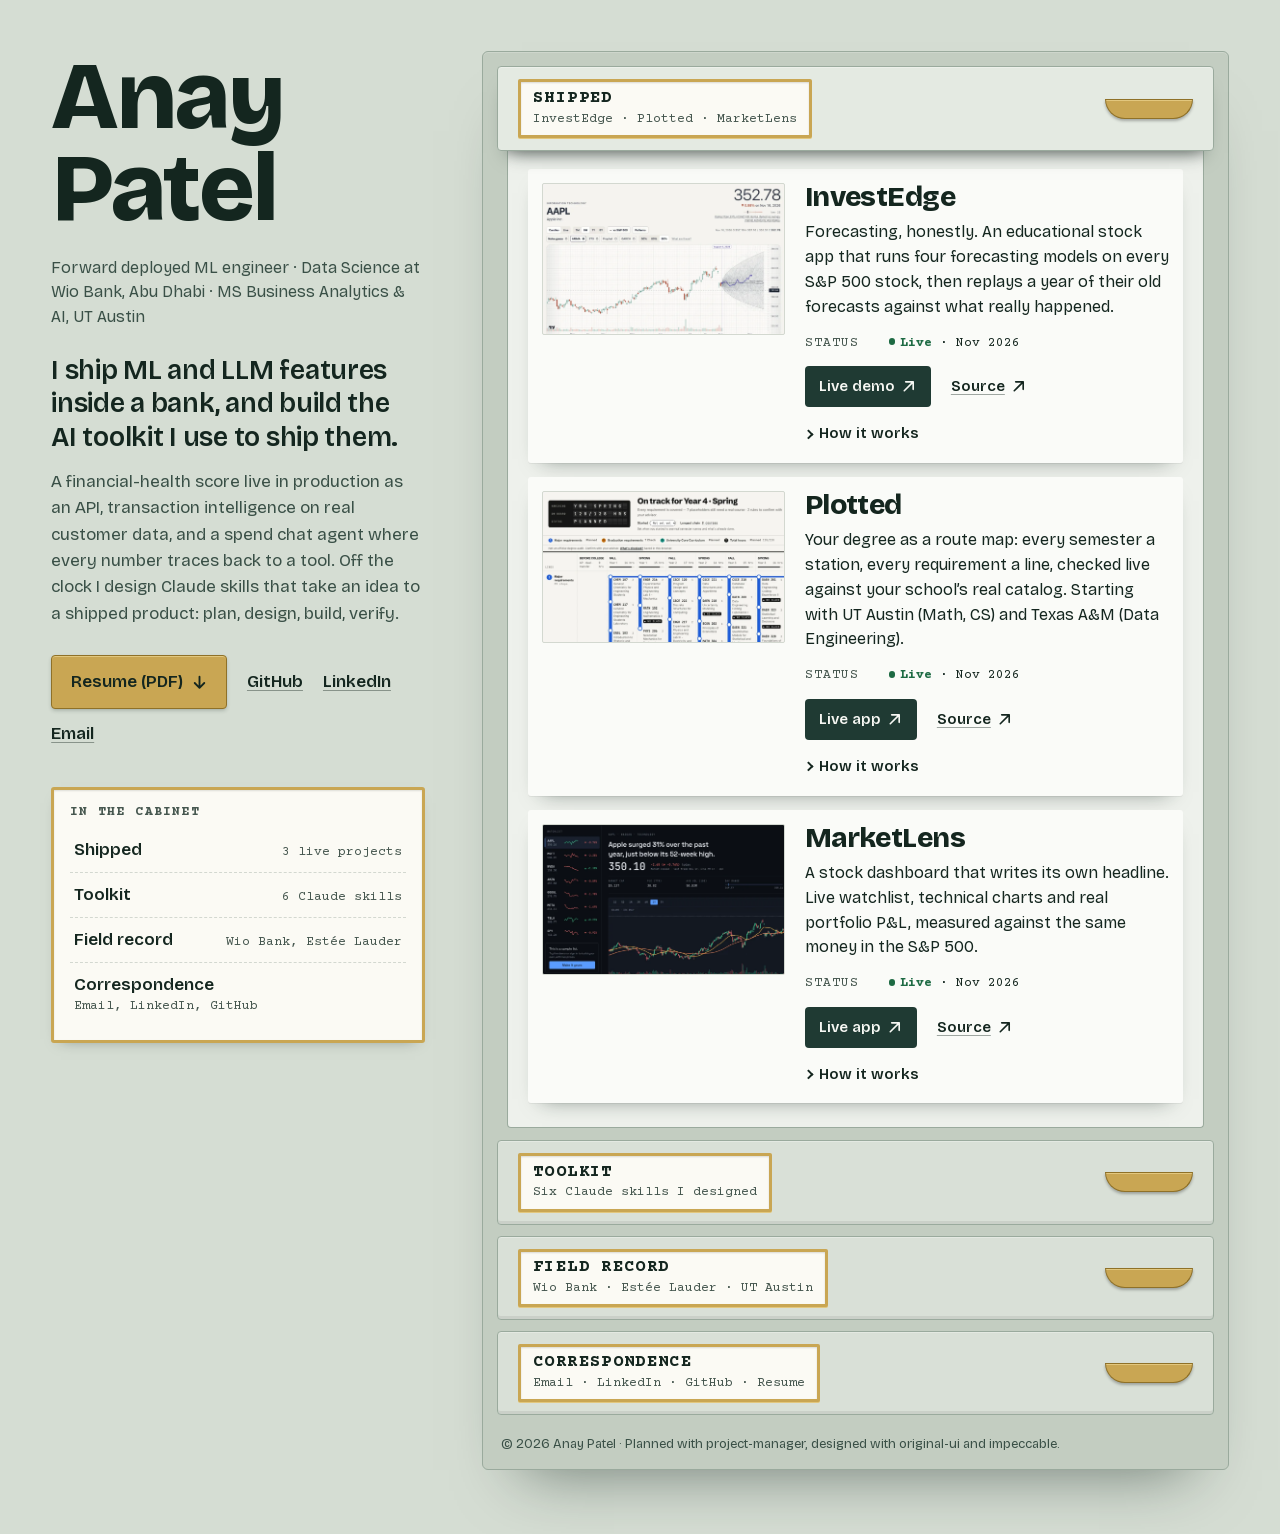
==== commit ba875304: "Experience: Data Scientist at Wio since June 2026, ML intern Aug 2024 to May 2026 Co-Authored-By: Cl" ====
--- a/index.html
+++ b/index.html
@@ -221,9 +221,9 @@
       <div class="tray" id="record-tray">
         <div class="tray-inner">
           <article class="entry">
-            <p class="when">Aug 2024 – now<br>Abu Dhabi, UAE</p>
+            <p class="when">June 2026 – now<br>Abu Dhabi, UAE</p>
             <div>
-              <h3>Data Science Associate <span class="org">Wio Bank</span></h3>
+              <h3>Data Scientist <span class="org">Wio Bank</span></h3>
               <ul>
                 <li>Shipped a deterministic <strong>financial-health score</strong> (Spend/Save/Grow + composite), now live in production as an API for Wio customers: fully explainable, with counterfactual “what-if” insights.</li>
                 <li>Built an 8-tier hybrid <strong>transaction-categorization cascade</strong> (rules, audited MCC mapping, per-customer caching, LLM tail fallback) reaching ~94% deterministic coverage on real customer data.</li>
@@ -233,7 +233,7 @@
             </div>
           </article>
           <article class="entry">
-            <p class="when">2024 – 2025<br>Abu Dhabi, UAE</p>
+            <p class="when">Aug 2024 – May 2026<br>Abu Dhabi, UAE</p>
             <div>
               <h3>Machine Learning Intern <span class="org">Wio Bank</span></h3>
               <ul>
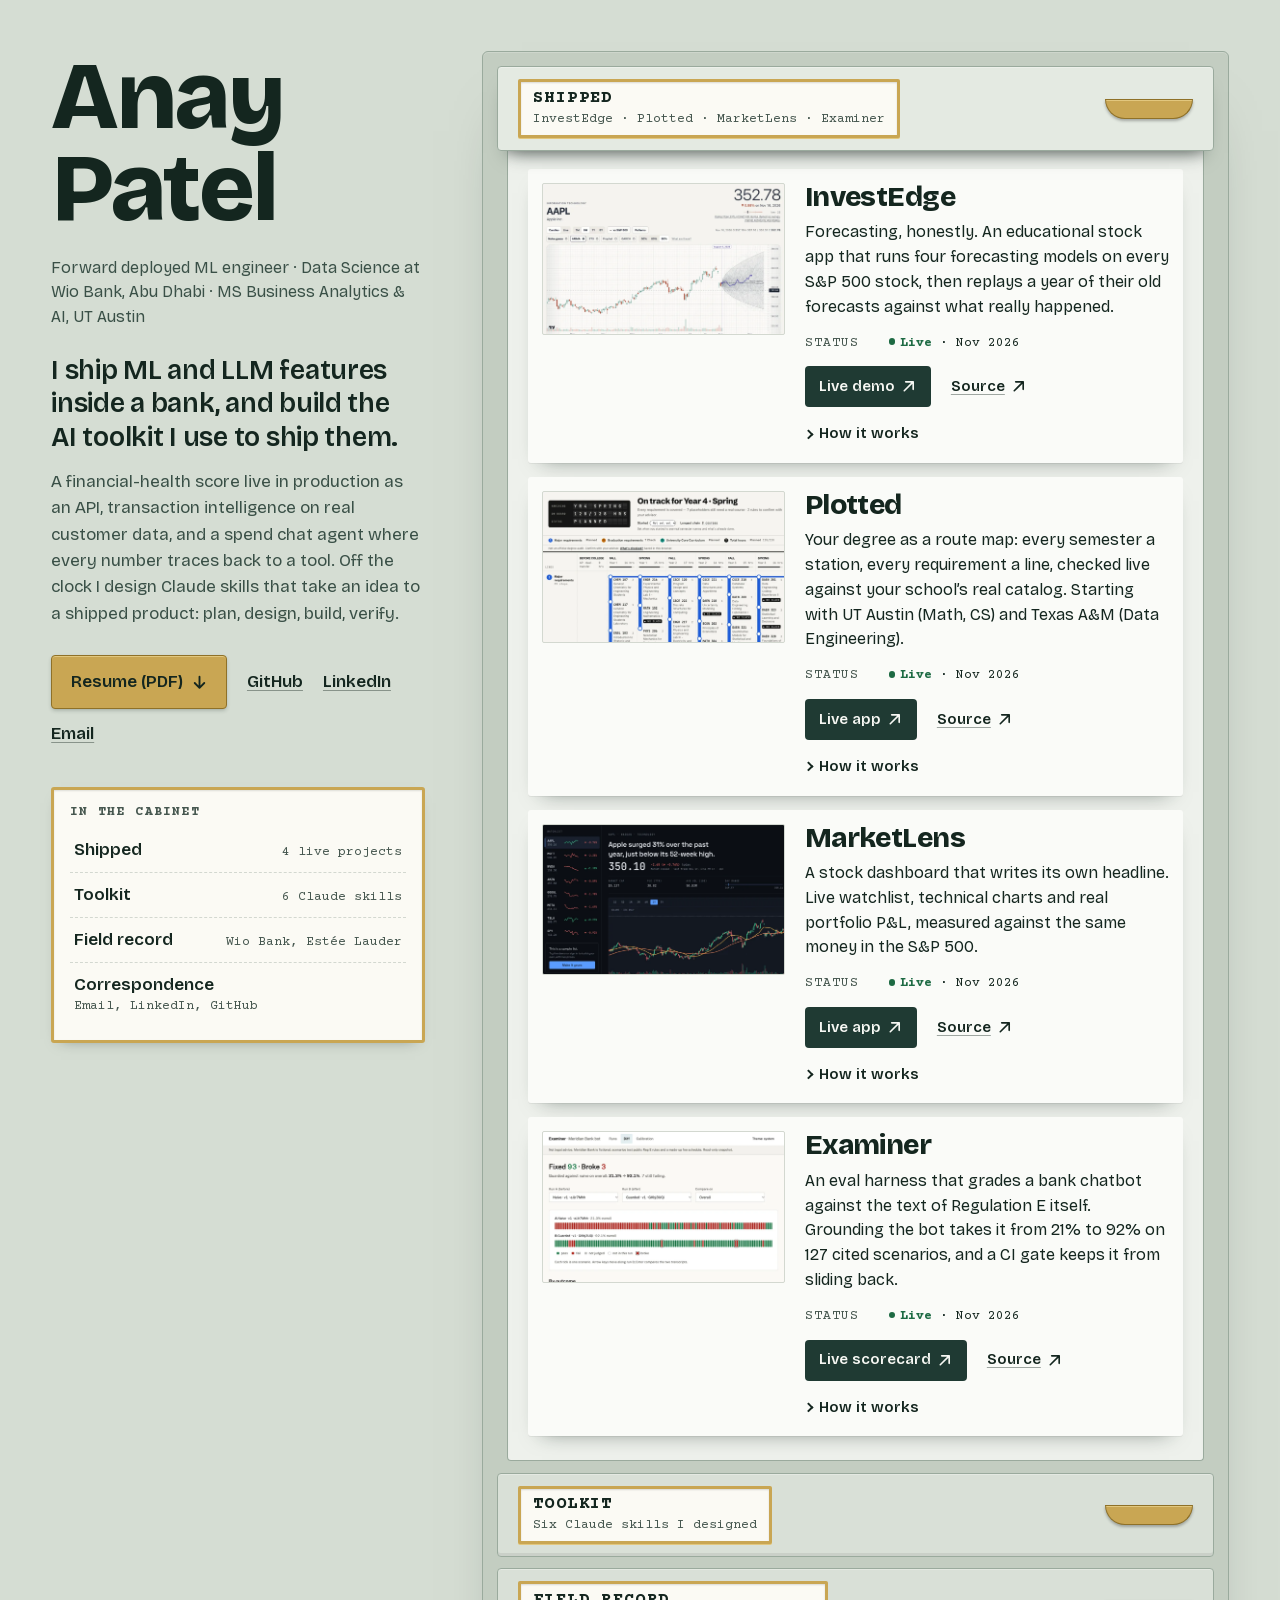
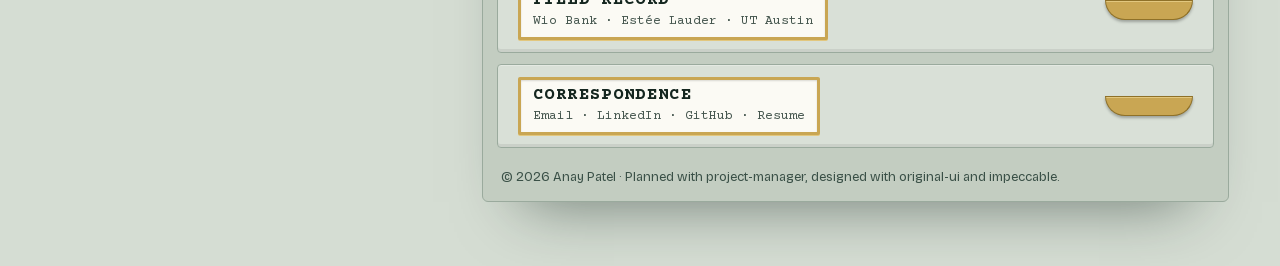
==== commit 3f9092e9: "Add Examiner to Shipped: Reg E eval harness with a live scorecard; 2x2 shelf for four projects Co-Au" ====
--- a/index.html
+++ b/index.html
@@ -11,7 +11,7 @@
 <meta property="og:url" content="https://anaypatel-p.github.io/">
 <meta property="og:site_name" content="Anay Patel">
 <meta property="og:title" content="Anay Patel — Forward Deployed ML Engineer">
-<meta property="og:description" content="I ship ML and LLM features inside a bank, and build the AI toolkit I use to ship them. Three shipped projects: InvestEdge, Plotted and MarketLens.">
+<meta property="og:description" content="I ship ML and LLM features inside a bank, and build the AI toolkit I use to ship them. Four shipped projects: InvestEdge, Plotted, MarketLens and Examiner.">
 <meta property="og:image" content="https://anaypatel-p.github.io/assets/og-image.png">
 <meta property="og:image:width" content="1200">
 <meta property="og:image:height" content="630">
@@ -56,7 +56,7 @@
       <nav class="index" aria-label="Cabinet index">
         <h2 class="index-title">In the cabinet</h2>
         <ol>
-          <li><a href="#shipped" data-open="shipped"><span>Shipped</span><span class="count">3 live projects</span></a></li>
+          <li><a href="#shipped" data-open="shipped"><span>Shipped</span><span class="count">4 live projects</span></a></li>
           <li><a href="#toolkit" data-open="toolkit"><span>Toolkit</span><span class="count">6 Claude skills</span></a></li>
           <li><a href="#record" data-open="record"><span>Field record</span><span class="count">Wio Bank, Estée Lauder</span></a></li>
           <li><a href="#correspondence" data-open="correspondence"><span>Correspondence</span><span class="count">Email, LinkedIn, GitHub</span></a></li>
@@ -72,7 +72,7 @@
     <section class="drawer is-open" id="shipped" aria-labelledby="shipped-label">
       <h2 class="front">
         <button type="button" id="shipped-label" aria-expanded="true" aria-controls="shipped-tray">
-          <span class="holder"><span class="label-title">Shipped</span><span class="label-sub">InvestEdge · Plotted · MarketLens</span></span>
+          <span class="holder"><span class="label-title">Shipped</span><span class="label-sub">InvestEdge · Plotted · MarketLens · Examiner</span></span>
           <span class="pull" aria-hidden="true"></span>
         </button>
       </h2>
@@ -147,6 +147,29 @@
               </details>
             </div>
           </article>
+
+          <article class="specimen" id="p-examiner" data-skills="project-manager">
+            <figure class="plate">
+              <img src="assets/examiner-diff.webp" width="1000" height="625" alt="Examiner diff screen comparing a naive and a guarded bank chatbot on 127 Regulation E and fee scenarios: one tick per scenario, headlined &quot;Fixed 93 · Broke 3&quot;, with overall pass rate rising from 21.3% to 92.1%" loading="lazy" decoding="async">
+            </figure>
+            <div class="spec-body">
+              <h3>Examiner</h3>
+              <p class="summary">An eval harness that grades a bank chatbot against the text of Regulation&nbsp;E itself. Grounding the bot takes it from 21% to 92% on 127 cited scenarios, and a CI gate keeps it from sliding back.</p>
+              <dl class="data">
+                <div><dt>Status</dt><dd><span class="live">Live</span> · Nov 2026</dd></div>
+              </dl>
+              <p class="links">
+                <a class="go" href="https://anaypatel-p.github.io/examiner/" target="_blank" rel="noopener noreferrer">Live scorecard<svg class="i" aria-hidden="true"><use href="#i-out"/></svg><span class="visually-hidden"> (opens in a new tab)</span></a>
+                <a class="go quiet" href="https://github.com/AnayPatel-P/examiner" target="_blank" rel="noopener noreferrer">Source<svg class="i" aria-hidden="true"><use href="#i-out"/></svg><span class="visually-hidden"> (opens in a new tab)</span></a>
+              </p>
+              <details class="more">
+                <summary>How it works</summary>
+                <dl class="data stack"><div><dt>Stack</dt><dd>Python, Inspect, Claude API, FastAPI, SQLite, React, TypeScript, GitHub Actions</dd></div></dl>
+                <p>Every scenario cites a paragraph of 12&nbsp;CFR&nbsp;1005, parsed from the official eCFR XML. A custom Inspect solver drives the bot over HTTP; grading is deterministic fact checks plus a Claude judge on three versioned rubrics, with the spend cap enforced inside the judge. Failures roll up by Reg&nbsp;E clause, and reading them by hand caught a judge error: a new-account exception sat outside the paragraph the scenario cited. The gate fails a run below 85% or more than 4 points under baseline, both set above measured run-to-run noise. A blind-labeling screen is built to calibrate the judge against human labels; kappa isn&rsquo;t measured yet.</p>
+                <p class="built">Built with <a href="#s-project-manager" data-open="toolkit" data-light="s-project-manager">project-manager</a></p>
+              </details>
+            </div>
+          </article>
           </div>
         </div>
       </div>
@@ -169,7 +192,7 @@
             <li><span class="stage">Plan</span><span class="who">project-manager</span></li>
             <li><span class="stage">Design</span><span class="who">original-ui</span></li>
             <li><span class="stage">Build</span><span class="who">teach · agent-builder</span></li>
-            <li><span class="stage">Shipped</span><span class="who">3 live projects</span></li>
+            <li><span class="stage">Shipped</span><span class="who">4 live projects</span></li>
           </ol>
 
           <ul class="skills">
@@ -182,7 +205,7 @@
               <h3>project-manager</h3>
               <p class="stage-tag">Plan &amp; build</p>
               <p>Takes a raw idea to a shipped product through gated phases: clarifying questions, a MoSCoW-prioritized PRD, a roadmap where every phase ends in a demo, then build with check-ins. New asks go through a change-request flow instead of creeping in.</p>
-              <p class="used">Used on <a href="#p-investedge" data-open="shipped" data-light="p-investedge">InvestEdge</a>, <a href="#p-plotted" data-open="shipped" data-light="p-plotted">Plotted</a> and <a href="#p-marketlens" data-open="shipped" data-light="p-marketlens">MarketLens</a></p>
+              <p class="used">Used on <a href="#p-investedge" data-open="shipped" data-light="p-investedge">InvestEdge</a>, <a href="#p-plotted" data-open="shipped" data-light="p-plotted">Plotted</a>, <a href="#p-marketlens" data-open="shipped" data-light="p-marketlens">MarketLens</a> and <a href="#p-examiner" data-open="shipped" data-light="p-examiner">Examiner</a></p>
             </li>
             <li class="skill" id="s-original-ui">
               <h3>original-ui</h3>
--- a/styles.css
+++ b/styles.css
@@ -264,8 +264,11 @@
   .specimen { grid-template-columns: minmax(0, .8fr) minmax(0, 1.2fr); align-items: start; }
 }
 @container (min-width: 44rem) {
-  /* three specimens side by side; subgrid lines up title, summary, status and buttons across them */
+  /* specimens side by side; subgrid lines up title, summary, status and buttons across each row */
   .shelf { grid-template-columns: repeat(3, minmax(0, 1fr)); row-gap: 0; align-items: stretch; }
+  /* four specimens: two rows of two, with room between the rows */
+  .shelf:has(> .specimen:nth-child(4)) { grid-template-columns: repeat(2, minmax(0, 1fr)); }
+  .shelf:has(> .specimen:nth-child(4)) .specimen:nth-child(n + 3) { margin-top: .875rem; }
   .shelf .specimen { grid-row: span 6; grid-template-rows: subgrid; row-gap: 0; padding: .75rem; }
   .shelf .spec-body { display: contents; }
   .shelf .spec-body h3 { font-size: 1.5rem; margin-top: .875rem; }
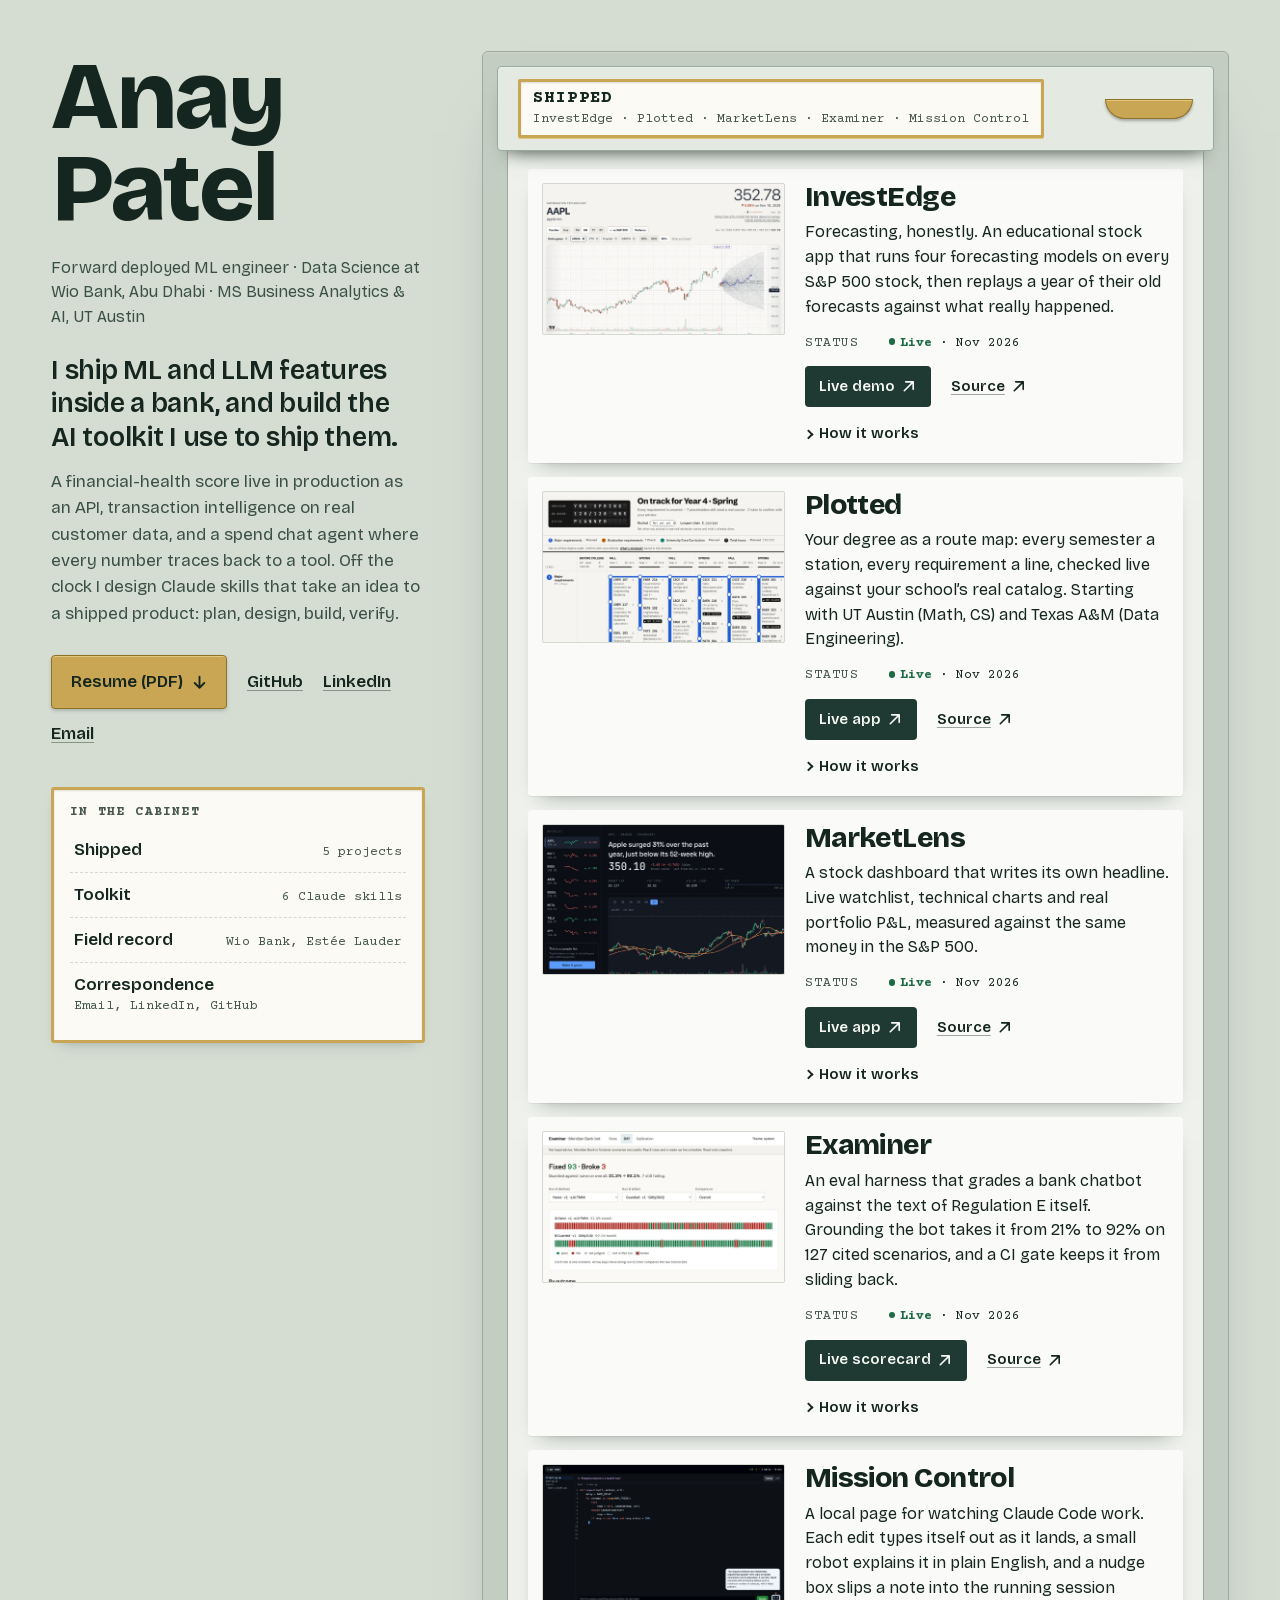
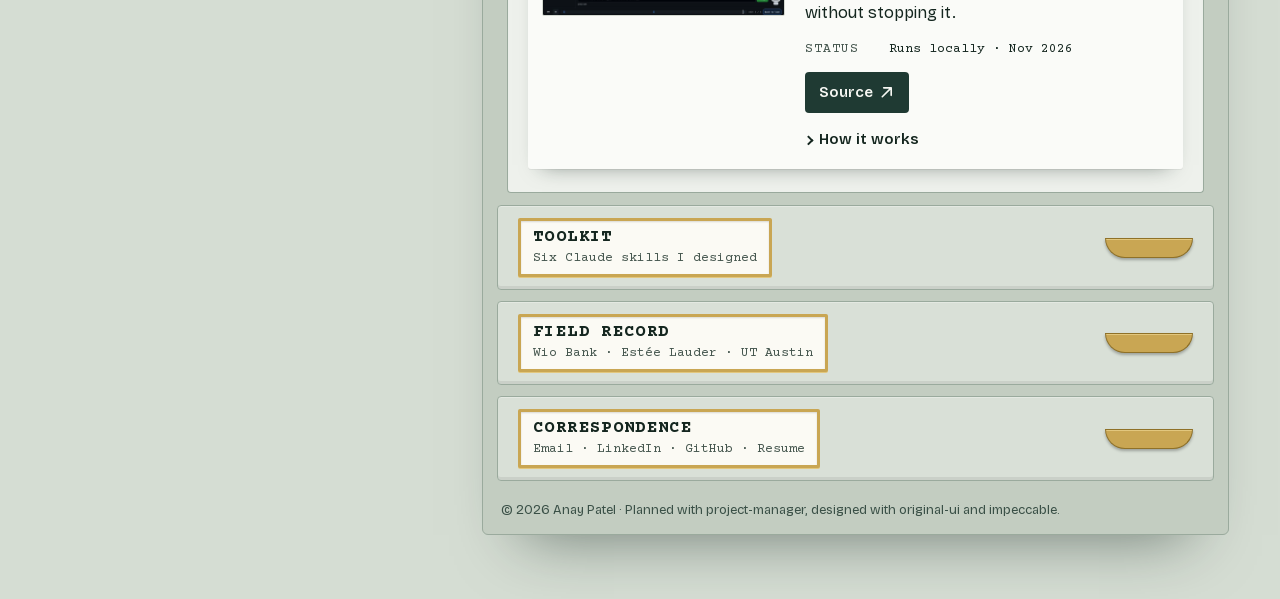
==== commit faaf2f6c: "Add Mission Control to Shipped Co-Authored-By: Claude Opus 5.5 <noreply@anthropic.com>" ====
--- a/index.html
+++ b/index.html
@@ -24,7 +24,7 @@
 <meta name="theme-color" content="#142822" media="(prefers-color-scheme: dark)">
 <link rel="preload" href="assets/fonts/bricolage-grotesque-latin.woff2" as="font" type="font/woff2" crossorigin>
 <link rel="icon" href="data:image/svg+xml,%3Csvg xmlns='http://www.w3.org/2000/svg' viewBox='0 0 32 32'%3E%3Crect x='3' y='3' width='26' height='26' rx='3' fill='%232D5247'/%3E%3Crect x='3' y='12' width='26' height='2' fill='%2314261F'/%3E%3Crect x='3' y='21' width='26' height='2' fill='%2314261F'/%3E%3Crect x='11' y='6' width='10' height='4' rx='1' fill='%23C9A653'/%3E%3C/svg%3E">
-<link rel="stylesheet" href="styles.css?v=20261118">
+<link rel="stylesheet" href="styles.css?v=20261122">
 <script>document.documentElement.classList.add("js")</script>
 <script src="main.js?v=20261118" defer></script>
 </head>
@@ -56,7 +56,7 @@
       <nav class="index" aria-label="Cabinet index">
         <h2 class="index-title">In the cabinet</h2>
         <ol>
-          <li><a href="#shipped" data-open="shipped"><span>Shipped</span><span class="count">4 live projects</span></a></li>
+          <li><a href="#shipped" data-open="shipped"><span>Shipped</span><span class="count">5 projects</span></a></li>
           <li><a href="#toolkit" data-open="toolkit"><span>Toolkit</span><span class="count">6 Claude skills</span></a></li>
           <li><a href="#record" data-open="record"><span>Field record</span><span class="count">Wio Bank, Estée Lauder</span></a></li>
           <li><a href="#correspondence" data-open="correspondence"><span>Correspondence</span><span class="count">Email, LinkedIn, GitHub</span></a></li>
@@ -72,7 +72,7 @@
     <section class="drawer is-open" id="shipped" aria-labelledby="shipped-label">
       <h2 class="front">
         <button type="button" id="shipped-label" aria-expanded="true" aria-controls="shipped-tray">
-          <span class="holder"><span class="label-title">Shipped</span><span class="label-sub">InvestEdge · Plotted · MarketLens · Examiner</span></span>
+          <span class="holder"><span class="label-title">Shipped</span><span class="label-sub">InvestEdge · Plotted · MarketLens · Examiner · Mission Control</span></span>
           <span class="pull" aria-hidden="true"></span>
         </button>
       </h2>
@@ -167,6 +167,26 @@
                 <dl class="data stack"><div><dt>Stack</dt><dd>Python, Inspect, Claude API, FastAPI, SQLite, React, TypeScript, GitHub Actions</dd></div></dl>
                 <p>Every scenario cites a paragraph of 12&nbsp;CFR&nbsp;1005, parsed from the official eCFR XML. A custom Inspect solver drives the bot over HTTP; grading is deterministic fact checks plus a Claude judge on three versioned rubrics, with the spend cap enforced inside the judge. Failures roll up by Reg&nbsp;E clause, and reading them by hand caught a judge error: a new-account exception sat outside the paragraph the scenario cited. The gate fails a run below 85% or more than 4 points under baseline, both set above measured run-to-run noise. A blind-labeling screen is built to calibrate the judge against human labels; kappa isn&rsquo;t measured yet.</p>
                 <p class="built">Built with <a href="#s-project-manager" data-open="toolkit" data-light="s-project-manager">project-manager</a></p>
+              </details>
+            </div>
+          </article>
+          <article class="specimen" id="p-mission-control">
+            <figure class="plate">
+              <img src="assets/mission-control-typing.webp" width="1000" height="625" alt="Mission Control mid-edit: a Python retry loop typing into an editor view under Claude's note &quot;Wrapping requests in a backoff loop&quot;, a timeline of edits along the bottom, and a monitor-headed robot in the corner explaining the change in a speech bubble" loading="lazy" decoding="async">
+            </figure>
+            <div class="spec-body">
+              <h3>Mission Control</h3>
+              <p class="summary">A local page for watching Claude Code work. Each edit types itself out as it lands, a small robot explains it in plain English, and a nudge box slips a note into the running session without stopping it.</p>
+              <dl class="data">
+                <div><dt>Status</dt><dd>Runs locally · Nov 2026</dd></div>
+              </dl>
+              <p class="links">
+                <a class="go" href="https://github.com/AnayPatel-P/mission-control" target="_blank" rel="noopener noreferrer">Source<svg class="i" aria-hidden="true"><use href="#i-out"/></svg><span class="visually-hidden"> (opens in a new tab)</span></a>
+              </p>
+              <details class="more">
+                <summary>How it works</summary>
+                <dl class="data stack"><div><dt>Stack</dt><dd>Python, FastAPI, server-sent events, vanilla JS, Ollama</dd></div></dl>
+                <p>It tails Claude Code&rsquo;s session logs, so it sees every session and subagent on the machine with no setup, and rewind is just reading the log again. Secrets are masked on the server before anything reaches the browser or the narrator model, with regexes bounded so a 100k-character input can&rsquo;t stall it. Nudges ride on Claude Code hooks: a PostToolUse hook adds the note after the next tool call, and a Stop hook catches it if the turn is about to end. Measured at p95: 18&nbsp;ms of hook overhead per tool call and 0.23&nbsp;s from edit to screen. A local Qwen model writes each bubble in about 0.6&nbsp;s.</p>
               </details>
             </div>
           </article>
@@ -192,7 +212,7 @@
             <li><span class="stage">Plan</span><span class="who">project-manager</span></li>
             <li><span class="stage">Design</span><span class="who">original-ui</span></li>
             <li><span class="stage">Build</span><span class="who">teach · agent-builder</span></li>
-            <li><span class="stage">Shipped</span><span class="who">4 live projects</span></li>
+            <li><span class="stage">Shipped</span><span class="who">5 projects</span></li>
           </ol>
 
           <ul class="skills">
@@ -246,7 +266,7 @@
           <article class="entry">
             <p class="when">June 2026 – now<br>Abu Dhabi, UAE</p>
             <div>
-              <h3>Data Scientist <span class="org">Wio Bank</span></h3>
+              <h3>Data Science Associate <span class="org">Wio Bank</span></h3>
               <ul>
                 <li>Shipped a deterministic <strong>financial-health score</strong> (Spend/Save/Grow + composite), now live in production as an API for Wio customers: fully explainable, with counterfactual “what-if” insights.</li>
                 <li>Built an 8-tier hybrid <strong>transaction-categorization cascade</strong> (rules, audited MCC mapping, per-customer caching, LLM tail fallback) reaching ~94% deterministic coverage on real customer data.</li>
